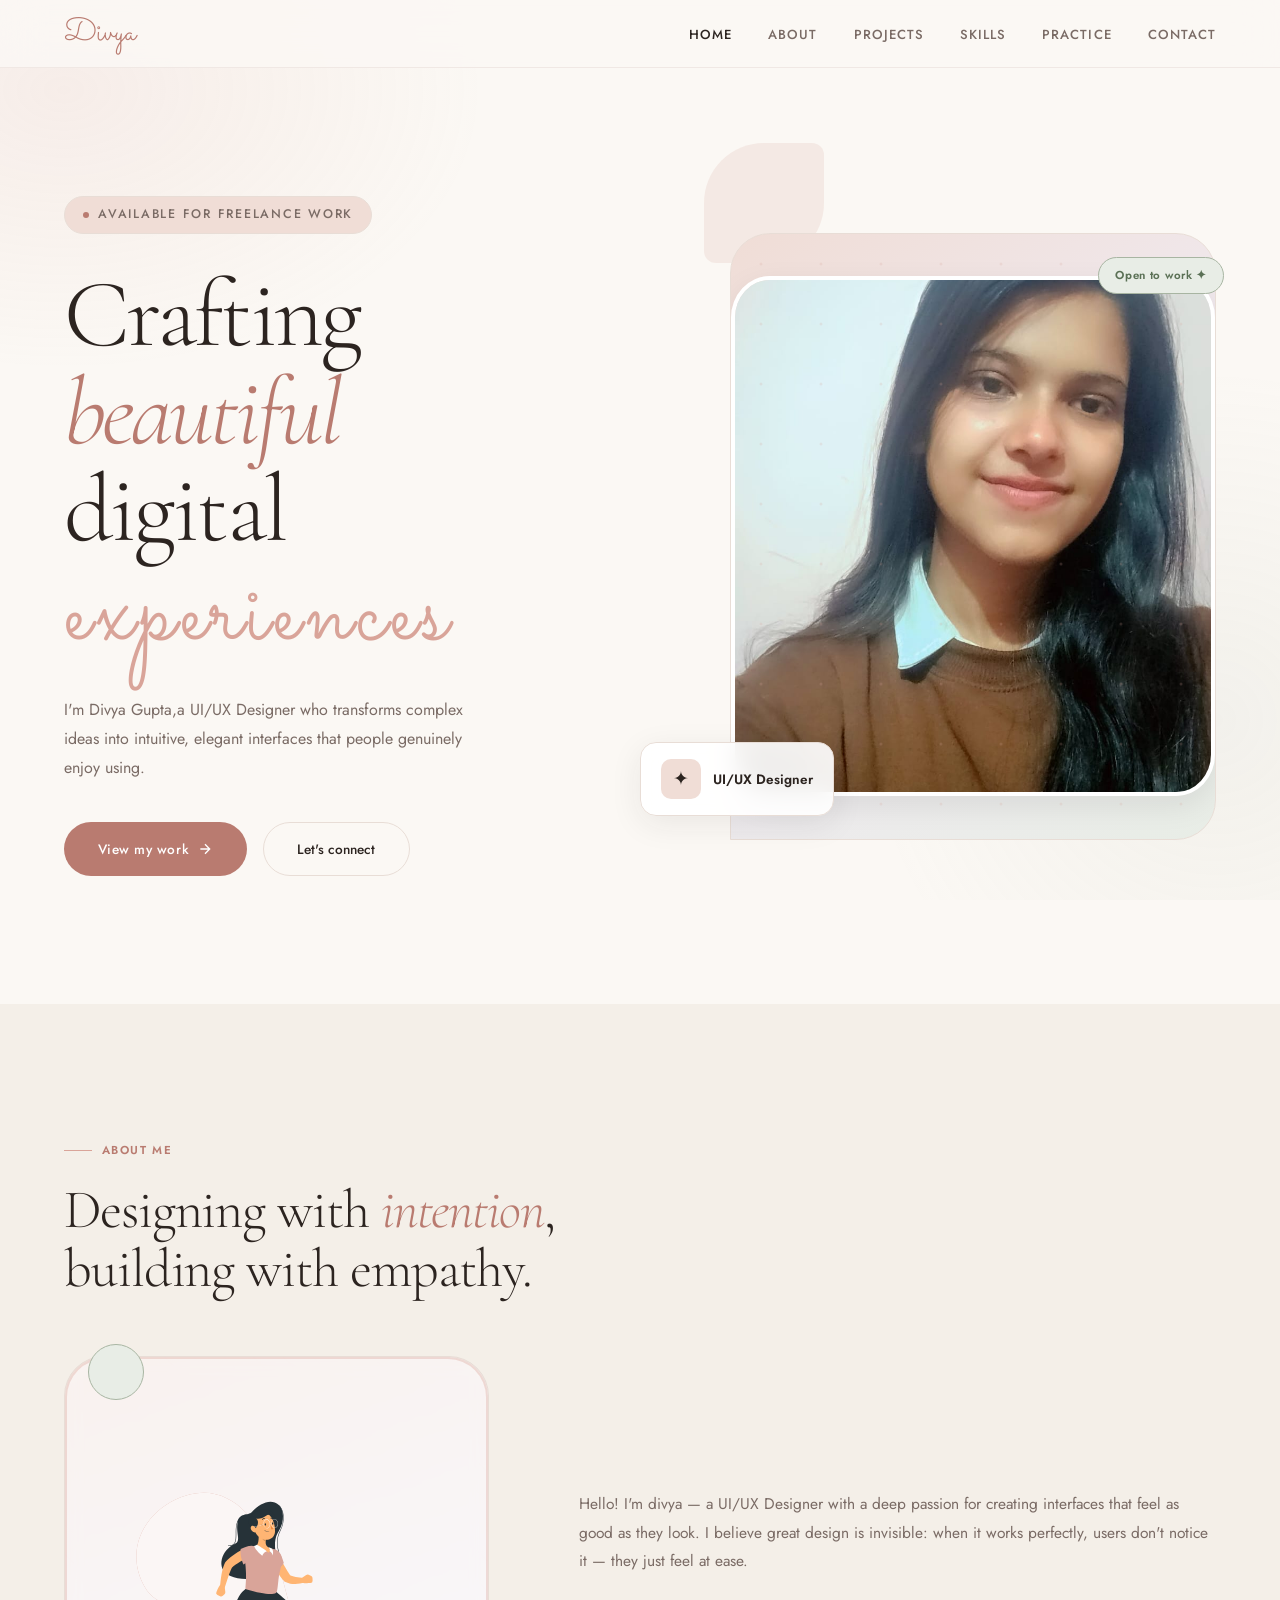
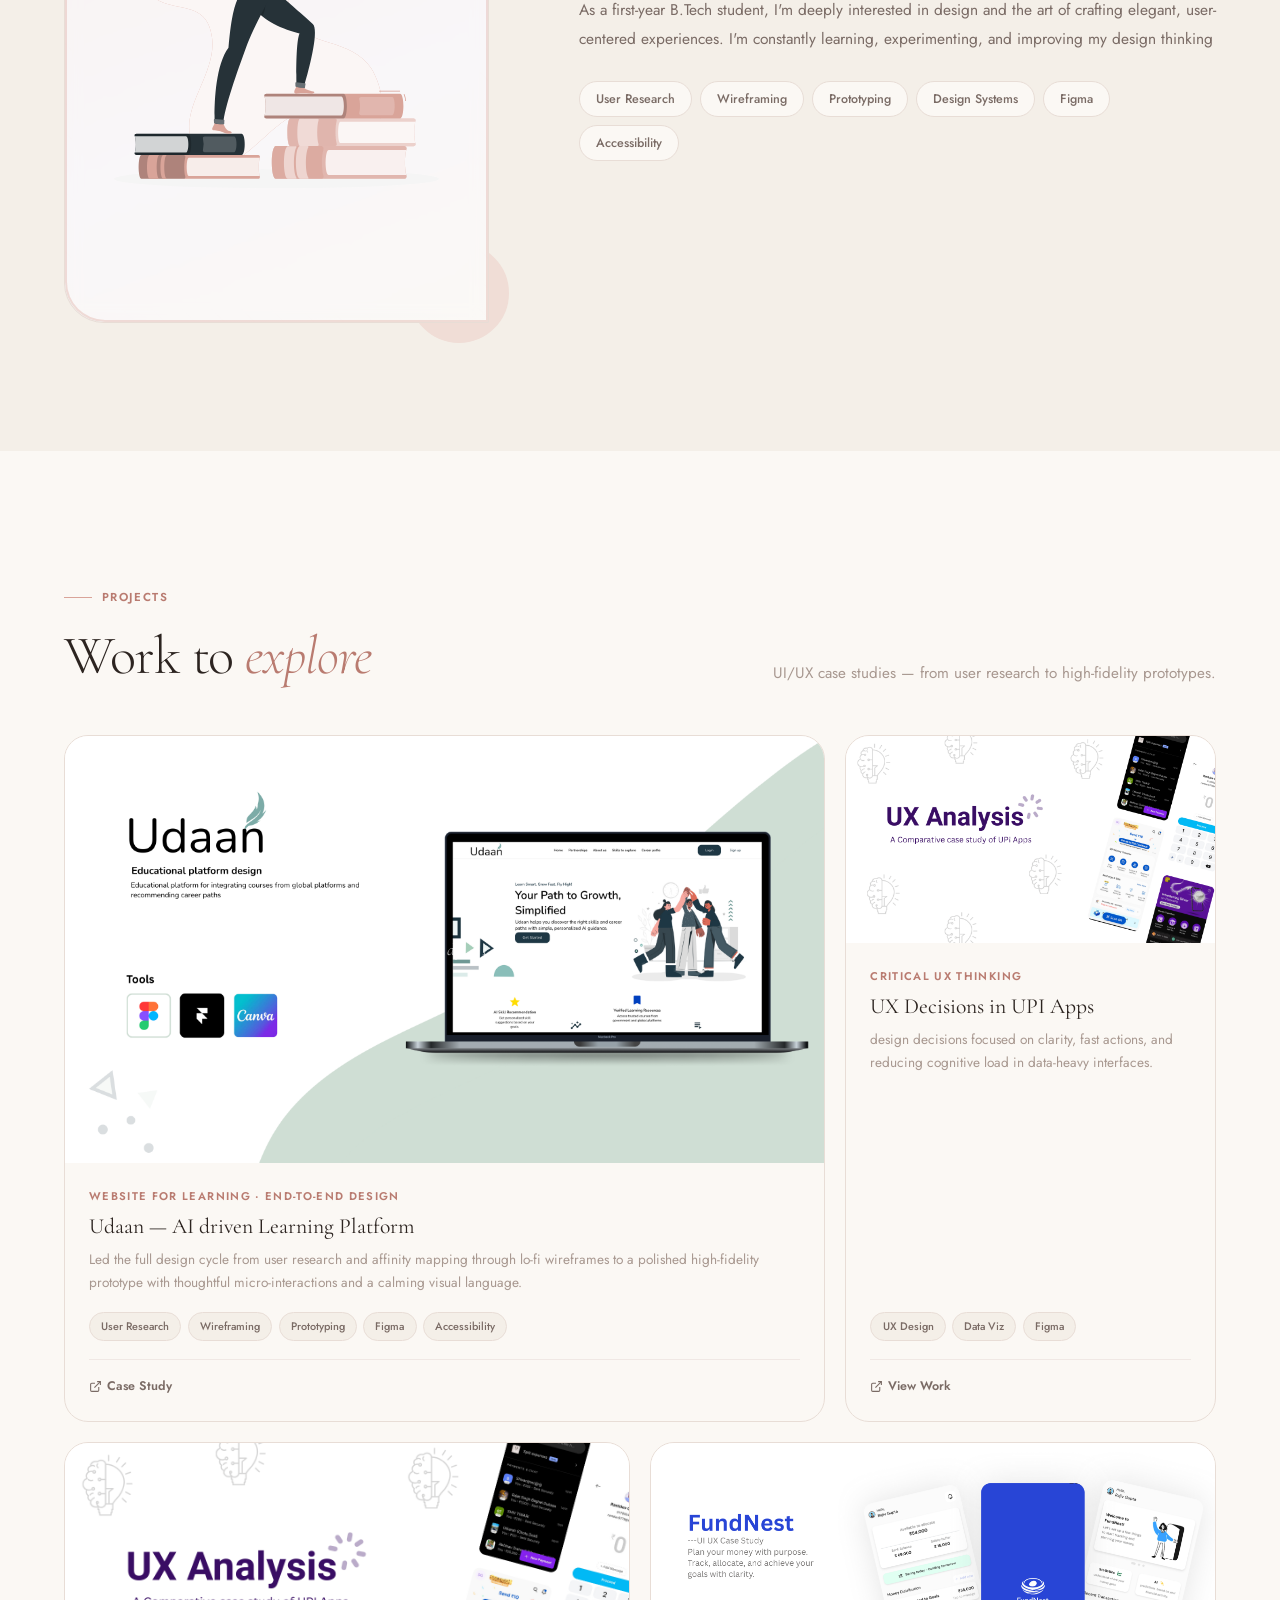
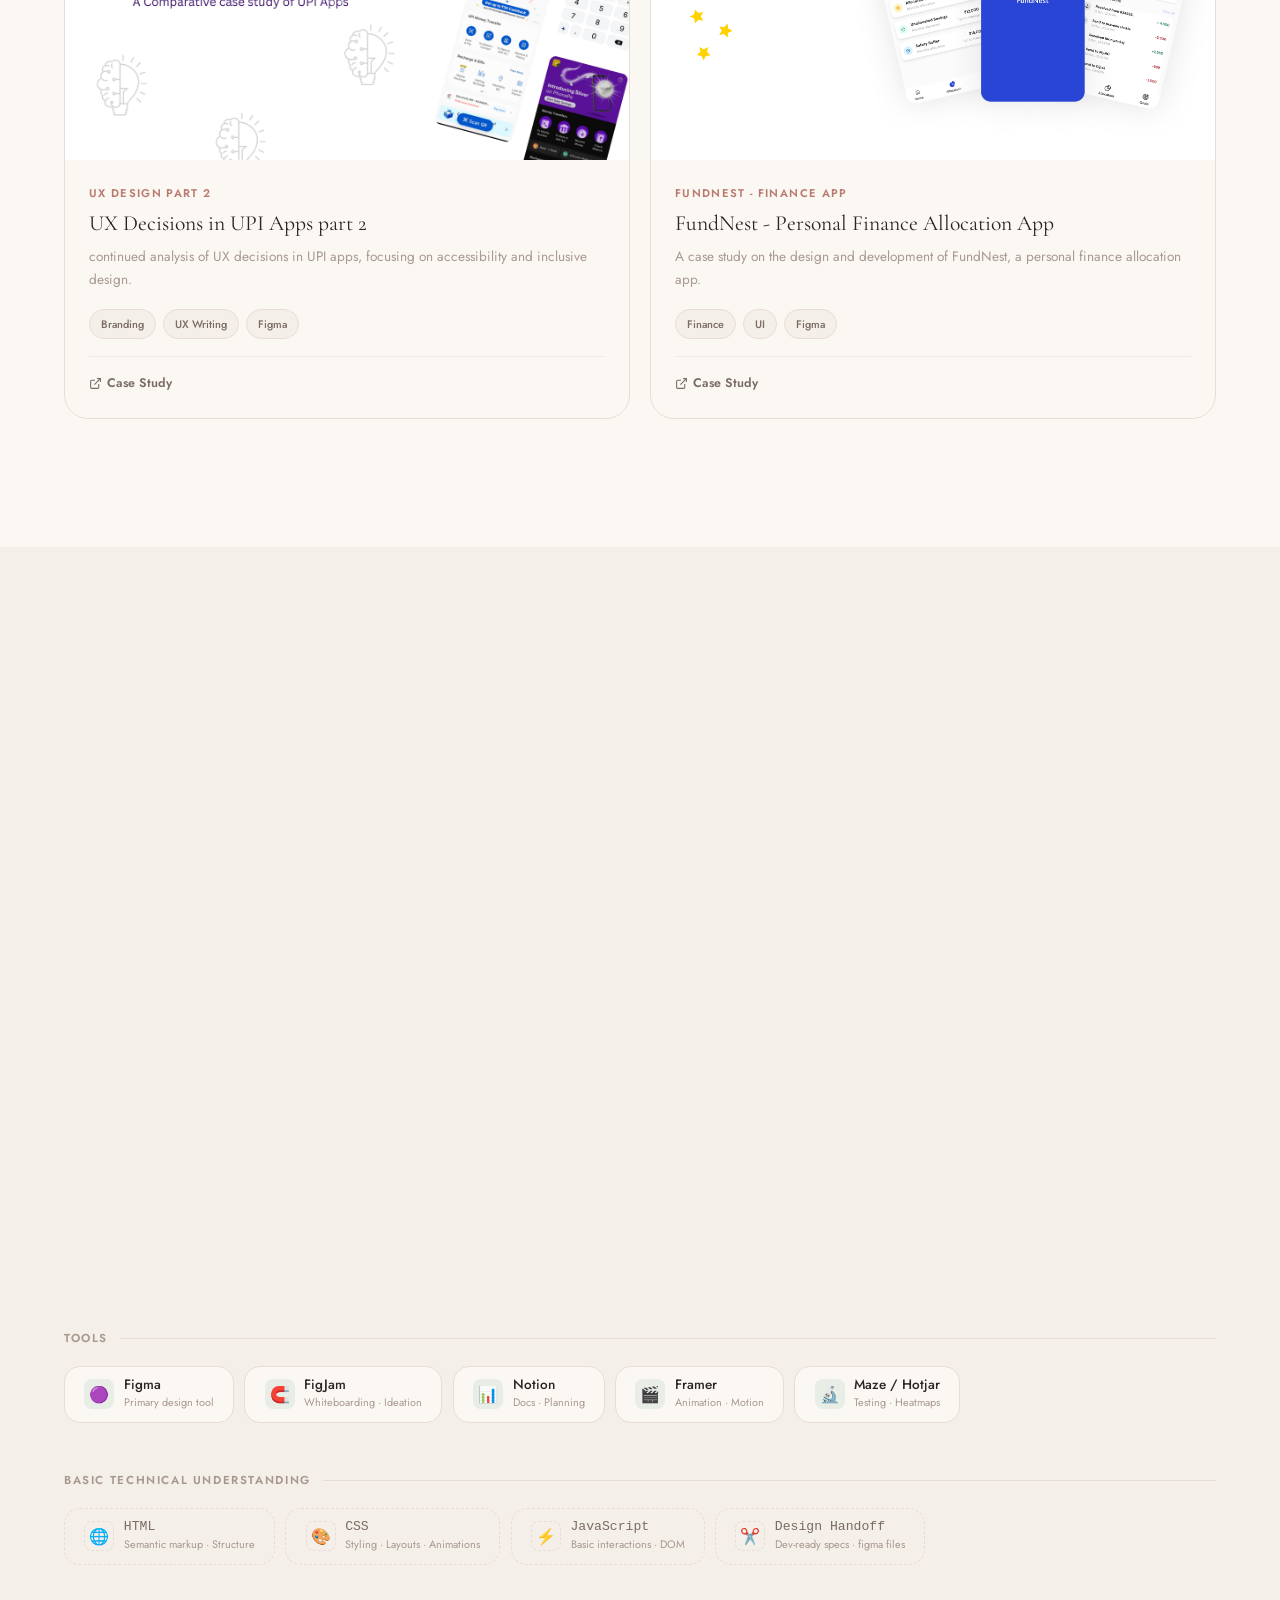
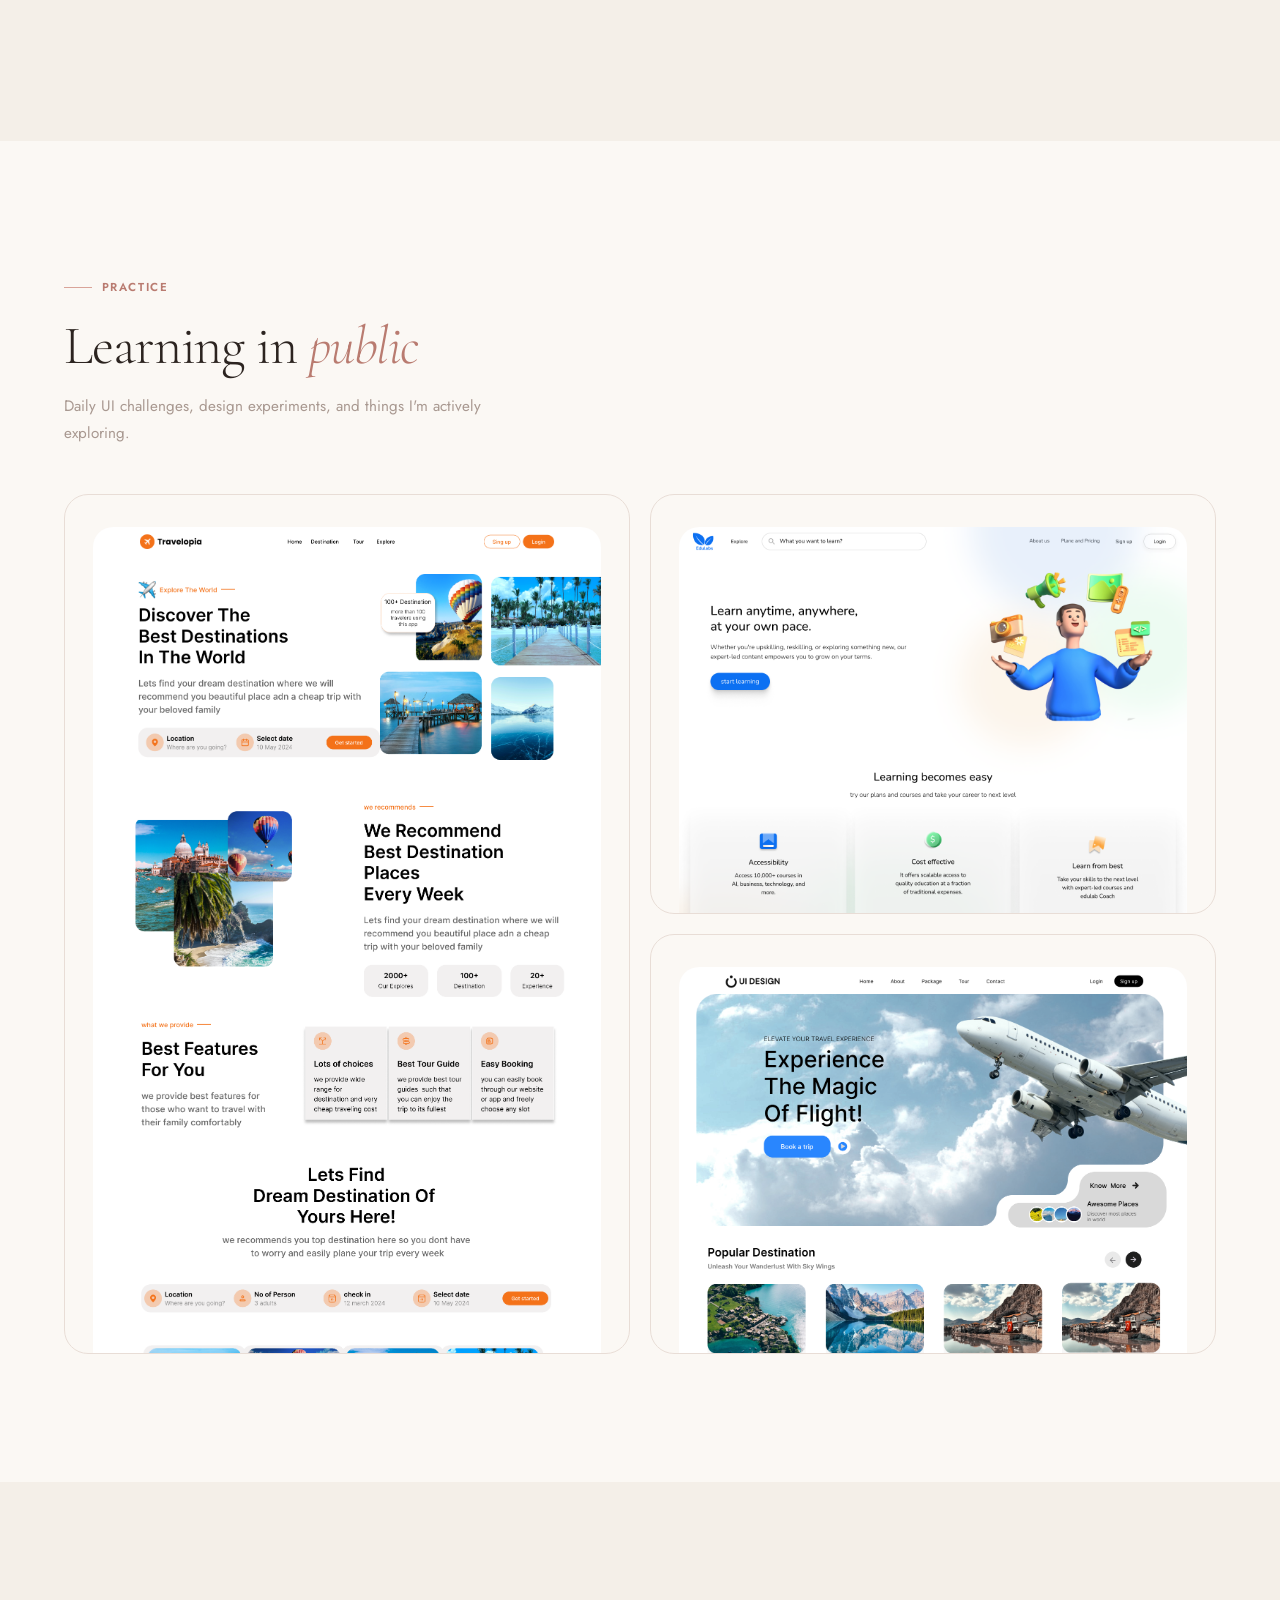
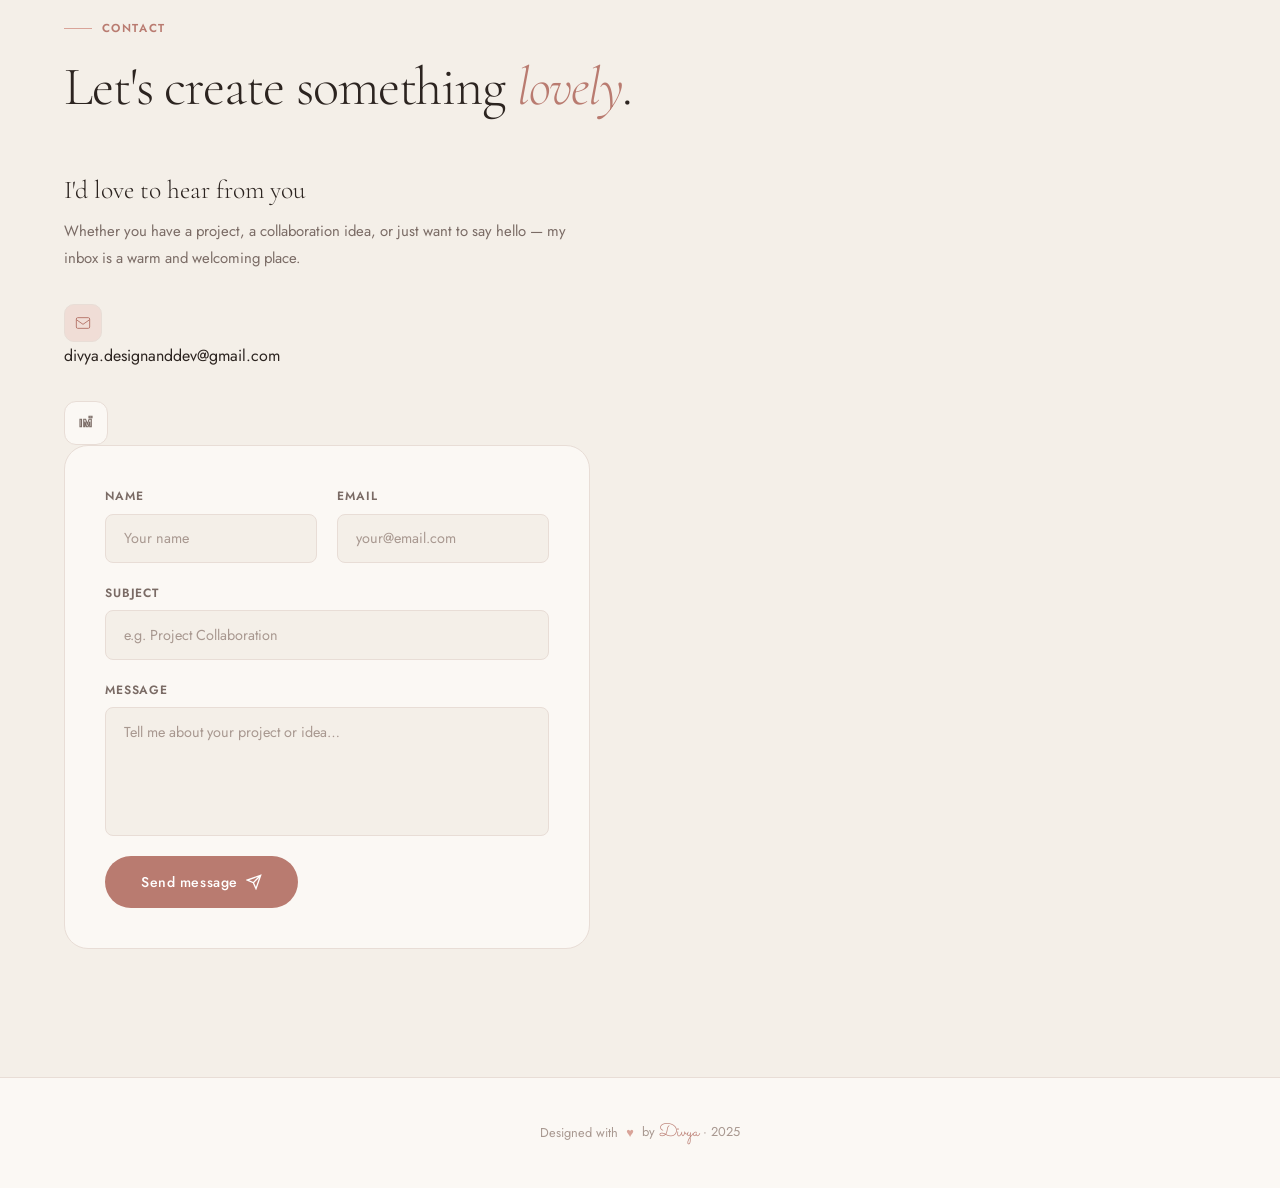
==== index.html @ d5c4ad43 "add" ====
<!DOCTYPE html>
<html lang="en">
<head>
  <meta charset="UTF-8" />
  <meta name="viewport" content="width=device-width, initial-scale=1.0" />
  <title>Sofia — UI/UX Designer</title>
  <link rel="preconnect" href="https://fonts.googleapis.com" />
  <link rel="preconnect" href="https://fonts.gstatic.com" crossorigin />
  <link href="https://fonts.googleapis.com/css2?family=Cormorant+Garamond:ital,wght@0,300;0,400;0,500;1,300;1,400&family=Jost:wght@300;400;500;600&family=Sacramento&display=swap" rel="stylesheet" />
  <link rel="stylesheet" href="style.css" />
</head>
<body>

<nav class="nav" id="navbar" role="navigation" aria-label="Main navigation">
  <a class="nav-logo" href="#home">Divya</a>
  <ul class="nav-links">
    <li><a href="#home">Home</a></li>
    <li><a href="#about">About</a></li>
    <li><a href="#projects">Projects</a></li>
    <li><a href="#skills">Skills</a></li>
    <li><a href="#practice">Practice</a></li>
    <li><a href="#contact">Contact</a></li>
  </ul>
  <button class="hamburger" id="hamburger" aria-label="Toggle menu" aria-expanded="false">
    <span></span><span></span><span></span>
  </button>
</nav>

<div class="mobile-menu" id="mobileMenu">
  <a href="#home" class="mob-link">Home</a>
  <a href="#about" class="mob-link">About</a>
  <a href="#projects" class="mob-link">Projects</a>
  <a href="#skills" class="mob-link">Skills</a>
  <a href="#practice" class="mob-link">Practice</a>
  <a href="#contact" class="mob-link">Contact</a>
</div>

<!-- HERO -->
<section id="home" aria-label="Hero">
  <div class="petal petal-1" aria-hidden="true"></div>
  <div class="petal petal-2" aria-hidden="true"></div>
  <div class="petal petal-3" aria-hidden="true"></div>
  <div class="petal petal-4" aria-hidden="true"></div>
  <div class="hero-left">
    <div class="hero-greeting reveal"><span class="dot"></span>Available for freelance work</div>
    <h1 class="hero-headline reveal d1">Crafting <em>beautiful</em><br>digital <strong>experiences</strong></h1>
    <p class="hero-intro reveal d2">I'm Divya Gupta,a UI/UX Designer who transforms complex ideas into intuitive, elegant interfaces that people genuinely enjoy using.</p>
    <div class="hero-btns reveal d3">
      <a href="#projects" class="btn-rose">View my work <svg width="16" height="16" fill="none" viewBox="0 0 24 24" stroke="currentColor" stroke-width="2"><path d="M5 12h14M12 5l7 7-7 7"/></svg></a>
      <a href="#contact" class="btn-ghost">Let's connect</a>
    </div>
  </div>
  <div class="hero-right reveal-right d2" aria-hidden="true">
    <div class="hero-img-main">
        <img src ="images/Divya.jpeg" alt="Profile photo of Divya Gupta" class = "hero-profile-img"/>
    </div>
      <div class="hero-pill">Open to work ✦</div>
      <div class="hero-badge">
        <div class="badge-icon">✦</div>
        <div class="badge-text"><strong>UI/UX Designer</strong></div>
      </div>
    </div>
  </div>
</section>

<!-- ABOUT -->
<section id="about" aria-label="About me">
  <p class="section-tag reveal">About me</p>
  <h2 class="section-title reveal d1">Designing with <em>intention</em>,<br>building with empathy.</h2>
  <div class="about-wrap">
    <div class="about-img-col reveal-left">
      <div class="about-frame" role="img" aria-label="Profile photo placeholder">
        <div class="about-frame-inner">
          <img src ="images/Learning-rafiki.svg" alt="Illustration of a person learning, representing the 'About me' section" class="about-profile-img"/>
        </div>
      </div>
      <div class="about-deco-ring" aria-hidden="true"></div>
      <div class="about-deco-dot" aria-hidden="true"></div>
    </div>
    <div class="about-content reveal-right">
      <p class="about-bio">Hello! I'm divya — a UI/UX Designer with a deep passion for creating interfaces that feel as good as they look. I believe great design is invisible: when it works perfectly, users don't notice it — they just feel at ease.</p>
      <p class="about-bio">As a first-year B.Tech student, I'm deeply interested in design and the art of crafting elegant, user-centered experiences. I'm constantly learning, experimenting, and improving my design thinking</p>
      <div class="about-chips">
        <span class="about-chip">User Research</span>
        <span class="about-chip">Wireframing</span>
        <span class="about-chip">Prototyping</span>
        <span class="about-chip">Design Systems</span>
        <span class="about-chip">Figma</span>
        <span class="about-chip">Accessibility</span>
      </div>
    </div>
  </div>
</section>

<!-- PROJECTS -->
<section id="projects" aria-label="Selected projects">
  <div class="projects-intro">
    <div><p class="section-tag reveal">Projects</p><h2 class="section-title reveal d1">Work to <em>explore</em></h2></div>
    <p class="section-sub reveal">UI/UX case studies — from user research to high-fidelity prototypes.</p>
  </div>
  <div class="projects-grid">
    <div class="proj-card wide reveal">
      <article class="project-card">
        <div class="card-visual cv-1">
          <a href = "https://medium.com/@divya626343/designing-an-ai-powered-one-stop-platform-for-skills-careers-and-courses-8b3c53be6661" class = "card-banner-link">
          <img src = "images/Udaan (1).png" alt = "banner for the project 'Udaan' showing a website mockup" class = "card-banner"/>
          </a>
          <span class="card-visual-label">Case Study 01 ✦</span></div>
        <div class="card-body">
          <p class="card-category">Website for learning · End-to-End Design</p>
          <h3 class="card-title">Udaan — AI driven Learning Platform</h3>
          <p class="card-desc">Led the full design cycle from user research and affinity mapping through lo-fi wireframes to a polished high-fidelity prototype with thoughtful micro-interactions and a calming visual language.</p>
          <div class="card-tags"><span class="ctag">User Research</span><span class="ctag">Wireframing</span><span class="ctag">Prototyping</span><span class="ctag">Figma</span><span class="ctag">Accessibility</span></div>
          <div class="card-footer">
            <a href="https://medium.com/@divya626343/designing-an-ai-powered-one-stop-platform-for-skills-careers-and-courses-8b3c53be6661" class="card-link"><svg viewBox="0 0 24 24" fill="none" stroke="currentColor" stroke-width="2"><path d="M18 13v6a2 2 0 01-2 2H5a2 2 0 01-2-2V8a2 2 0 012-2h6"/><polyline points="15 3 21 3 21 9"/><line x1="10" y1="14" x2="21" y2="3"/></svg>Case Study</a>
        </div>
      </article>
    </div>
    <div class="proj-card reveal d1">
      <article class="project-card">
        <div class="card-visual cv-2">
          <a href = "https://medium.com/@divya626343/critical-ux-decisions-in-upi-apps-part-1-designing-for-speed-reachability-6878a045a8aa" class = "card-banner-link">
          <img src = "images/UX Analysis (1).png" alt = "banner for the project 'ux analysis" class = "card-banner"/>
          </a>
          <span class="card-visual-label">Case Study 02 ✦</span></div>
        <div class="card-body">
          <p class="card-category">Critical UX thinking</p>
          <h3 class="card-title">UX Decisions in UPI Apps</h3>
          <p class="card-desc">design decisions focused on clarity, fast actions, and reducing cognitive load in data-heavy interfaces.</p>
          <div class="card-tags"><span class="ctag">UX Design</span><span class="ctag">Data Viz</span><span class="ctag">Figma</span></div>
          <div class="card-footer">
            <a href="https://medium.com/@divya626343/critical-ux-decisions-in-upi-apps-part-1-designing-for-speed-reachability-6878a045a8aa" class="card-link"><svg viewBox="0 0 24 24" fill="none" stroke="currentColor" stroke-width="2"><path d="M18 13v6a2 2 0 01-2 2H5a2 2 0 01-2-2V8a2 2 0 012-2h6"/><polyline points="15 3 21 3 21 9"/><line x1="10" y1="14" x2="21" y2="3"/></svg>View Work</a></div>
        </div>
      </article>
    </div>
    <div class="proj-card half reveal">
      <article class="project-card">
        <div class="card-visual cv-3">
          <a href = "https://medium.com/@divya626343/critical-ux-decisions-in-upi-apps-part-2-designing-for-clarity-trust-and-assurance-7706b61dc2d1" class = "card-banner-link">
          <img src = "images/UX Analysis (1).png" alt = "banner for the project 'ux analysis part2" class = "card-banner"/>
          </a>
          <span class="card-visual-label">03 ✦</span></div>
        <div class="card-body">
          <p class="card-category">UX Design part 2</p>
          <h3 class="card-title">UX Decisions in UPI Apps part 2</h3>
          <p class="card-desc">continued analysis of UX decisions in UPI apps, focusing on accessibility and inclusive design.</p>
          <div class="card-tags"><span class="ctag">Branding</span><span class="ctag">UX Writing</span><span class="ctag">Figma</span></div>
          <div class="card-footer"><a href="https://medium.com/@divya626343/critical-ux-decisions-in-upi-apps-part-2-designing-for-clarity-trust-and-assurance-7706b61dc2d1" class="card-link"><svg viewBox="0 0 24 24" fill="none" stroke="currentColor" stroke-width="2"><path d="M18 13v6a2 2 0 01-2 2H5a2 2 0 01-2-2V8a2 2 0 012-2h6"/><polyline points="15 3 21 3 21 9"/><line x1="10" y1="14" x2="21" y2="3"/></svg>Case Study</a></div>
        </div>
      </article>
    </div>
    <div class="proj-card half reveal">
      <article class="project-card">
        <div class="card-visual cv-4">
          <a href = "https://medium.com/@divya626343/fundnest-a-personal-finance-allocation-app-case-study-cbdea064ca4c" class = "card-banner-link">
          <img src = "images/Udaan (2).png" alt = "banner for the project 'banner for FundNest - Finance app'" class = "card-banner"/>
          </a>
          <span class="card-visual-label">04 ✦</span></div>
        <div class="card-body">
          <p class="card-category">FundNest - Finance app</p>
          <h3 class="card-title">FundNest - Personal Finance Allocation App</h3>
          <p class="card-desc">A case study on the design and development of FundNest, a personal finance allocation app.</p>
          <div class="card-tags"><span class="ctag">Finance</span><span class="ctag">UI</span><span class="ctag">Figma</span></div>
          <div class="card-footer"><a href="https://medium.com/@divya626343/fundnest-a-personal-finance-allocation-app-case-study-cbdea064ca4c" class="card-link"><svg viewBox="0 0 24 24" fill="none" stroke="currentColor" stroke-width="2"><path d="M18 13v6a2 2 0 01-2 2H5a2 2 0 01-2-2V8a2 2 0 012-2h6"/><polyline points="15 3 21 3 21 9"/><line x1="10" y1="14" x2="21" y2="3"/></svg>Case Study</a></div>
        </div>
      </article>
    </div>
      </article>
    </div>
  </div>
</section>

<!-- SKILLS -->
<section id="skills" aria-label="Skills and tools">
  <p class="section-tag reveal">Skills</p>
  <h2 class="section-title reveal d1">Tools &amp; <em>expertise</em></h2>
  <p class="section-sub reveal d2">The skills and tools I use to research, design, and deliver great experiences.</p>
  <div class="skills-wrap">

    <div class="skill-category-block reveal">
      <p class="skill-cat-label">UX Design</p>
      <div class="skill-chips">
        <div class="skill-chip"><div class="chip-icon rose-bg">🔍</div><div><span class="chip-name">User Research</span><span class="chip-sub">Interviews · Surveys</span></div></div>
        <div class="skill-chip"><div class="chip-icon rose-bg">🗺️</div><div><span class="chip-name">Journey Mapping</span><span class="chip-sub">Flows · Touchpoints</span></div></div>
        <div class="skill-chip"><div class="chip-icon rose-bg">📐</div><div><span class="chip-name">Wireframing</span><span class="chip-sub">Lo-fi · Hi-fi</span></div></div>
        <div class="skill-chip"><div class="chip-icon rose-bg">🧪</div><div><span class="chip-name">Usability Testing</span><span class="chip-sub">Moderated · Unmoderated</span></div></div>
        <div class="skill-chip"><div class="chip-icon rose-bg">🗂️</div><div><span class="chip-name">Information Architecture</span><span class="chip-sub">Sitemaps · Card Sorting</span></div></div>
        <div class="skill-chip"><div class="chip-icon rose-bg">♿</div><div><span class="chip-name">Accessibility (WCAG)</span><span class="chip-sub">Inclusive Design</span></div></div>
      </div>
    </div>

    <div class="skill-category-block reveal d1">
      <p class="skill-cat-label">UI Design</p>
      <div class="skill-chips">
        <div class="skill-chip"><div class="chip-icon mauve-bg">🎨</div><div><span class="chip-name">Visual Design</span><span class="chip-sub">Colour · Typography · Layout</span></div></div>
        <div class="skill-chip"><div class="chip-icon mauve-bg">🧩</div><div><span class="chip-name">Design Systems</span><span class="chip-sub">Components · Tokens</span></div></div>
        <div class="skill-chip"><div class="chip-icon mauve-bg">✨</div><div><span class="chip-name">Micro-interactions</span><span class="chip-sub">Motion · Transitions</span></div></div>
        <div class="skill-chip"><div class="chip-icon mauve-bg">📱</div><div><span class="chip-name">Responsive Design</span><span class="chip-sub">Mobile-first · Adaptive</span></div></div>
        <div class="skill-chip"><div class="chip-icon mauve-bg">✍️</div><div><span class="chip-name">UX Writing</span><span class="chip-sub">Copy · Microcopy</span></div></div>
        <div class="skill-chip"><div class="chip-icon mauve-bg">🖼️</div><div><span class="chip-name">Branding &amp; Identity</span><span class="chip-sub">Logo · Guidelines</span></div></div>
      </div>
    </div>

    <div class="skill-category-block reveal d2">
      <p class="skill-cat-label">Tools</p>
      <div class="skill-chips">
        <div class="skill-chip"><div class="chip-icon sage-bg">🟣</div><div><span class="chip-name">Figma</span><span class="chip-sub">Primary design tool</span></div></div>
        <div class="skill-chip"><div class="chip-icon sage-bg">🧲</div><div><span class="chip-name">FigJam</span><span class="chip-sub">Whiteboarding · Ideation</span></div></div>
        <div class="skill-chip"><div class="chip-icon sage-bg">📊</div><div><span class="chip-name">Notion</span><span class="chip-sub">Docs · Planning</span></div></div>
        <div class="skill-chip"><div class="chip-icon sage-bg">🎬</div><div><span class="chip-name">Framer</span><span class="chip-sub">Animation · Motion</span></div></div>
        <div class="skill-chip"><div class="chip-icon sage-bg">🔬</div><div><span class="chip-name">Maze / Hotjar</span><span class="chip-sub">Testing · Heatmaps</span></div></div>
      </div>
    </div>

    <div class="skill-category-block reveal d3">
      <p class="skill-cat-label">Basic Technical Understanding</p>
      <div class="skill-chips">
        <div class="skill-chip code-chip"><div class="chip-icon soft-bg">🌐</div><div><span class="chip-name">HTML</span><span class="chip-sub">Semantic markup · Structure</span></div></div>
        <div class="skill-chip code-chip"><div class="chip-icon soft-bg">🎨</div><div><span class="chip-name">CSS</span><span class="chip-sub">Styling · Layouts · Animations</span></div></div>
        <div class="skill-chip code-chip"><div class="chip-icon soft-bg">⚡</div><div><span class="chip-name">JavaScript</span><span class="chip-sub">Basic interactions · DOM</span></div></div>
        <div class="skill-chip code-chip"><div class="chip-icon soft-bg">✂️</div><div><span class="chip-name">Design Handoff</span><span class="chip-sub">Dev-ready specs · figma files</span></div></div>
      </div>
    </div>

  </div>
</section>

<!-- PRACTICE -->
<section id="practice" aria-label="Hands-on practice">
  <p class="section-tag reveal">Practice</p>
  <h2 class="section-title reveal d1">Learning in <em>public</em></h2>
  <p class="section-sub reveal d2">Daily UI challenges, design experiments, and things I'm actively exploring.</p>
  <div class="practice-grid">
    <div class="practice-card practice-big">
    <img src="images/design.png" alt="Project screen 1">
   </div>

    <div class="practice-card">
    <img src="images/home page design.png" alt="Project screen 2">
    </div>

   <div class="practice-card">
    <img src="images/Frame 1.png" alt="Project screen 3">
   </div>
  </div>
</div>
</section>

<!-- CONTACT -->
<section id="contact" aria-label="Contact">
  <p class="section-tag reveal">Contact</p>
  <h2 class="section-title reveal d1">Let's create something <em>lovely</em>.</h2>
  <div class="contact-wrap">
    <div class="contact-info reveal-left">
      <h3>I'd love to hear from you</h3>
      <p>Whether you have a project, a collaboration idea, or just want to say hello — my inbox is a warm and welcoming place.</p>
        <div class="contact-detail-icon"><svg viewBox="0 0 24 24" fill="none" stroke="currentColor" stroke-width="1.5"><rect x="2" y="4" width="20" height="16" rx="2"/><path d="m2 7 10 7 10-7"/></svg></div>
        <span>divya.designanddev@gmail.com</span>
      <div class="social-row">
        <a href="https://medium.com/@divya626343" class="soc" aria-label="Medium"><svg viewBox="0 0 24 24" fill="none" stroke="currentColor" stroke-width="1.5"><path d="M4 7h2v10H4V7zm5 0h2.5l2.3 6.5L16.1 7H19v10h-2v-6.8L14.8 17h-2l-2.2-6.8V17H9V7zm11-2h-4V3h4v2z"/></svg></a>
    </div>
    <form class="contact-form reveal-right"
      action="https://formspree.io/f/mvzbyrda" id="contactForm" novalidate>
      <div class="form-row">
        <div class="form-group"><label for="fname">Name</label><input type="text" id="fname" name="name" placeholder="Your name" required /></div>
        <div class="form-group"><label for="femail">Email</label><input type="email" id="femail" name="email" placeholder="your@email.com" required /></div>
      </div>
      <div class="form-group"><label for="fsubject">Subject</label><input type="text" id="fsubject" name="subject" placeholder="e.g. Project Collaboration" /></div>
      <div class="form-group"><label for="fmessage">Message</label><textarea id="fmessage" name="message" rows="5" placeholder="Tell me about your project or idea…" required></textarea></div>
      <button type="submit" class="btn-send">Send message <svg width="16" height="16" fill="none" viewBox="0 0 24 24" stroke="currentColor" stroke-width="2"><path d="M22 2L11 13M22 2l-7 20-4-9-9-4 20-7z"/></svg></button>
      <div class="form-success" id="formSuccess" role="status" aria-live="polite">✦ Thank you — I'll be in touch soon!</div>
    </form>
  </div>
</section>

<footer>
  <span>Designed with</span><span class="heart">♥</span><span>by <strong>Divya</strong> · 2025</span>
</footer>

  <script src="main.js" defer></script>
</body>
</html>
---- style.css ----
/* ============================================================
   PORTFOLIO — UI/UX Designer  |  style.css
   Soft & elegant pastel theme
   ============================================================ */

/* ── RESET & BASE ──────────────────────────────────────────── */
*, *::before, *::after {
  box-sizing: border-box;
  margin: 0;
  padding: 0;
}

/* ── CSS VARIABLES ─────────────────────────────────────────── */
:root {
  --cream:       #FBF8F4;
  --parchment:   #F4EFE8;
  --blush:       #F0DDD6;
  --rose:        #D9A499;
  --deep-rose:   #B97B70;
  --sage:        #A8B5A2;
  --sage-lt:     #E8EDE6;
  --mauve:       #C4B0BC;
  --mauve-lt:    #F0EAF0;
  --text:        #2C2420;
  --text-soft:   #7A6B65;
  --text-muted:  #A89890;
  --border:      #E8DDD6;
  --border-soft: #F0E8E4;
  --r-sm:        8px;
  --r:           16px;
  --r-lg:        24px;
  --r-xl:        40px;
  --ease:        cubic-bezier(0.4, 0, 0.2, 1);
  --t:           0.35s;
}

/* ── GLOBAL ─────────────────────────────────────────────────── */
html {
  scroll-behavior: smooth;
}

body {
  font-family: 'Jost', sans-serif;
  background: var(--cream);
  color: var(--text);
  line-height: 1.7;
  overflow-x: hidden;
}

a {
  color: inherit;
  text-decoration: none;
}

/* Ambient background gradients */
body::after {
  content: '';
  position: fixed;
  inset: 0;
  pointer-events: none;
  z-index: 0;
  background:
    radial-gradient(ellipse 600px 400px at 5% 10%, rgba(217,164,153,.12) 0%, transparent 70%),
    radial-gradient(ellipse 500px 500px at 95% 80%, rgba(168,181,162,.10) 0%, transparent 70%);
}

/* ── SCROLL ANIMATIONS ──────────────────────────────────────── */
.reveal {
  opacity: 0;
  transform: translateY(28px);
  transition: opacity .8s var(--ease), transform .8s var(--ease);
}
.reveal.visible {
  opacity: 1;
  transform: translateY(0);
}

.reveal-left {
  opacity: 0;
  transform: translateX(-32px);
  transition: opacity .8s var(--ease), transform .8s var(--ease);
}
.reveal-left.visible {
  opacity: 1;
  transform: translateX(0);
}

.reveal-right {
  opacity: 0;
  transform: translateX(32px);
  transition: opacity .8s var(--ease), transform .8s var(--ease);
}
.reveal-right.visible {
  opacity: 1;
  transform: translateX(0);
}

/* Transition delays */
.d1 { transition-delay: .08s; }
.d2 { transition-delay: .16s; }
.d3 { transition-delay: .24s; }
.d4 { transition-delay: .32s; }

/* ── NAVBAR ─────────────────────────────────────────────────── */
.nav {
  position: sticky;
  top: 0;
  z-index: 200;
  height: 68px;
  display: flex;
  align-items: center;
  justify-content: space-between;
  padding: 0 clamp(1.5rem, 5vw, 5rem);
  background: rgba(251, 248, 244, .88);
  backdrop-filter: blur(20px);
  -webkit-backdrop-filter: blur(20px);
  border-bottom: 1px solid var(--border-soft);
  transition: box-shadow var(--t) var(--ease);
}
.nav.scrolled {
  box-shadow: 0 4px 32px rgba(44, 36, 32, .07);
}

.nav-logo {
  font-family: 'Sacramento', cursive;
  font-size: 2rem;
  color: var(--deep-rose);
  line-height: 1;
}

.nav-links {
  display: flex;
  list-style: none;
  gap: 2.25rem;
}
.nav-links a {
  font-size: .82rem;
  font-weight: 500;
  letter-spacing: .08em;
  text-transform: uppercase;
  color: var(--text-soft);
  transition: color var(--t);
  position: relative;
}
.nav-links a::after {
  content: '';
  position: absolute;
  bottom: -3px;
  left: 0;
  width: 0;
  height: 1.5px;
  background: var(--rose);
  border-radius: 2px;
  transition: width var(--t) var(--ease);
}
.nav-links a:hover { color: var(--text); }
.nav-links a:hover::after { width: 100%; }

/* Hamburger */
.hamburger {
  display: none;
  flex-direction: column;
  gap: 5px;
  cursor: pointer;
  background: none;
  border: none;
  padding: 6px;
}
.hamburger span {
  display: block;
  width: 22px;
  height: 1.5px;
  background: var(--text);
  border-radius: 2px;
  transition: var(--t) var(--ease);
}
.hamburger.open span:nth-child(1) { transform: translateY(6.5px) rotate(45deg); }
.hamburger.open span:nth-child(2) { opacity: 0; }
.hamburger.open span:nth-child(3) { transform: translateY(-6.5px) rotate(-45deg); }

/* Mobile Menu */
.mobile-menu {
  display: none;
  position: fixed;
  inset: 68px 0 0;
  background: var(--cream);
  z-index: 199;
  flex-direction: column;
  align-items: center;
  justify-content: center;
  gap: 2.5rem;
}
.mobile-menu.open { display: flex; }
.mobile-menu a {
  font-family: 'Cormorant Garamond', serif;
  font-size: 2.5rem;
  font-weight: 300;
  color: var(--text);
  transition: color var(--t);
}
.mobile-menu a:hover { color: var(--deep-rose); }

/* ── SECTION LAYOUT ─────────────────────────────────────────── */
section {
  position: relative;
  z-index: 1;
  padding: clamp(4.5rem, 11vw, 8rem) clamp(1.5rem, 5vw, 5rem);
}

.section-tag {
  display: inline-flex;
  align-items: center;
  gap: .6rem;
  font-size: .72rem;
  font-weight: 600;
  letter-spacing: .14em;
  text-transform: uppercase;
  color: var(--deep-rose);
  margin-bottom: 1.25rem;
}
.section-tag::before {
  content: '';
  width: 28px;
  height: 1px;
  background: var(--rose);
}

.section-title {
  font-family: 'Cormorant Garamond', serif;
  font-size: clamp(2.2rem, 4.5vw, 3.4rem);
  font-weight: 300;
  letter-spacing: -.02em;
  line-height: 1.1;
  color: var(--text);
}
.section-title em {
  font-style: italic;
  color: var(--deep-rose);
}

.section-sub {
  font-size: .95rem;
  color: var(--text-muted);
  max-width: 480px;
  line-height: 1.75;
  margin-top: 1rem;
}

/* ── HERO ───────────────────────────────────────────────────── */
#home {
  min-height: 95vh;
  display: grid;
  grid-template-columns: 1fr 1fr;
  gap: 3rem;
  align-items: center;
}

/* Floating petals */
.petal {
  position: absolute;
  border-radius: 50% 10% 50% 10%;
  opacity: .18;
  animation: floatPetal linear infinite;
  pointer-events: none;
}
.petal-1 { width: 120px; height: 120px; background: var(--rose);  top: 8%;  left: 55%; animation-duration: 18s; }
.petal-2 { width: 80px;  height: 80px;  background: var(--mauve); top: 20%; right: 8%;  animation-duration: 22s; animation-delay: -6s; }
.petal-3 { width: 60px;  height: 60px;  background: var(--sage);  top: 60%; right: 15%; animation-duration: 15s; animation-delay: -3s; }
.petal-4 { width: 100px; height: 100px; background: var(--blush); top: 70%; left: 60%;  animation-duration: 20s; animation-delay: -10s; }

@keyframes floatPetal {
  0%   { transform: translate(0, 0)     rotate(0deg);   }
  33%  { transform: translate(20px, -30px) rotate(120deg); }
  66%  { transform: translate(-15px, 15px) rotate(240deg); }
  100% { transform: translate(0, 0)     rotate(360deg); }
}

/* Hero greeting badge */
.hero-greeting {
  display: inline-flex;
  align-items: center;
  gap: .6rem;
  font-size: .78rem;
  font-weight: 500;
  letter-spacing: .14em;
  text-transform: uppercase;
  color: var(--text-soft);
  background: var(--blush);
  border: 1px solid var(--border);
  border-radius: 100px;
  padding: .45rem 1.1rem;
  margin-bottom: 2rem;
}
.hero-greeting .dot {
  width: 6px;
  height: 6px;
  border-radius: 50%;
  background: var(--deep-rose);
  animation: pulse 2.5s ease-in-out infinite;
}
@keyframes pulse {
  0%, 100% { transform: scale(1);   opacity: 1;  }
  50%       { transform: scale(1.5); opacity: .5; }
}

.hero-headline {
  font-family: 'Cormorant Garamond', serif;
  font-size: clamp(3.2rem, 7.5vw, 6.2rem);
  font-weight: 300;
  line-height: 1.02;
  letter-spacing: -.03em;
  color: var(--text);
  margin-bottom: 1.5rem;
}
.hero-headline em     { font-style: italic; color: var(--deep-rose); }
.hero-headline strong {
  font-weight: 400;
  font-family: 'Sacramento', cursive;
  font-size: 1.1em;
  color: var(--rose);
  letter-spacing: .04em;
}

.hero-intro {
  font-size: 1rem;
  color: var(--text-soft);
  max-width: 400px;
  line-height: 1.8;
  margin-bottom: 2.5rem;
}

.hero-btns { display: flex; gap: 1rem; flex-wrap: wrap; }

/* Buttons */
.btn-rose {
  display: inline-flex;
  align-items: center;
  gap: .5rem;
  background: var(--deep-rose);
  color: #fff;
  padding: .9rem 2.1rem;
  border-radius: 100px;
  font-size: .85rem;
  font-weight: 500;
  letter-spacing: .04em;
  border: none;
  cursor: pointer;
  transition: background var(--t), transform var(--t), box-shadow var(--t);
}
.btn-rose:hover {
  background: var(--rose);
  transform: translateY(-3px);
  box-shadow: 0 16px 40px rgba(185, 123, 112, .3);
}

.btn-ghost {
  display: inline-flex;
  align-items: center;
  gap: .5rem;
  background: transparent;
  color: var(--text);
  padding: .9rem 2.1rem;
  border-radius: 100px;
  font-size: .85rem;
  font-weight: 500;
  border: 1.5px solid var(--border);
  cursor: pointer;
  transition: border-color var(--t), transform var(--t), background var(--t);
}
.btn-ghost:hover {
  border-color: var(--rose);
  background: var(--blush);
  transform: translateY(-3px);
}

/* Hero right visual */
.hero-right {
  display: flex;
  flex-direction: column;
  align-items: flex-end;
  position: relative;
}
.hero-profile-img {
  width: 520px;
  height: 520px;
  object-fit: cover;
  border-radius: 8%;
  box-shadow: 0 10px 30px rgba(0,0,0,0.08);
  border: 4px solid #fff;
}
.hero-img-main {
  width: 88%;
  aspect-ratio: 4/5;
  border-radius: var(--r-xl) var(--r-xl) var(--r-xl) 0;
  background: linear-gradient(145deg, var(--blush) 0%, var(--mauve-lt) 50%, var(--sage-lt) 100%);
  display: flex;
  align-items: center;
  justify-content: center;
  position: relative;
  overflow: hidden;
  border: 1px solid var(--border);
}
.hero-img-main::before {
  content: '';
  position: absolute;
  inset: 0;
  background: url("data:image/svg+xml,%3Csvg width='60' height='60' viewBox='0 0 60 60' xmlns='http://www.w3.org/2000/svg'%3E%3Ccircle cx='30' cy='30' r='1.5' fill='%23D9A499' opacity='0.2'/%3E%3C/svg%3E");
}
.hero-profile-icon {
  width: 100px;
  height: 100px;
  border-radius: 50%;
  background: rgba(255, 255, 255, .5);
  display: flex;
  align-items: center;
  justify-content: center;
  backdrop-filter: blur(10px);
  border: 2px solid rgba(217, 164, 153, .4);
}
.hero-profile-icon svg {
  width: 48px;
  opacity: .45;
  color: var(--deep-rose);
}

.hero-badge {
  position: absolute;
  bottom: 1.5rem;
  left: -1.5rem;
  background: rgba(255, 255, 255, .92);
  backdrop-filter: blur(12px);
  border: 1px solid var(--border);
  border-radius: var(--r);
  padding: 1rem 1.25rem;
  display: flex;
  align-items: center;
  gap: .75rem;
  box-shadow: 0 8px 32px rgba(44, 36, 32, .08);
}
.badge-icon {
  width: 40px;
  height: 40px;
  border-radius: 10px;
  background: var(--blush);
  display: flex;
  align-items: center;
  justify-content: center;
  font-size: 1.2rem;
}
.badge-text strong { font-size: .85rem; font-weight: 600; display: block; line-height: 1.2; }
.badge-text span   { font-size: .72rem; color: var(--text-muted); }

.hero-pill {
  position: absolute;
  top: 1.5rem;
  right: -.5rem;
  background: var(--sage-lt);
  border: 1px solid var(--sage);
  border-radius: 100px;
  padding: .5rem 1rem;
  font-size: .72rem;
  font-weight: 600;
  letter-spacing: .06em;
  color: #5a7055;
}

/* ── ABOUT ──────────────────────────────────────────────────── */
#about { background: var(--parchment); }

.about-wrap {
  display: grid;
  grid-template-columns: 1fr 1.5fr;
  gap: clamp(2.5rem, 7vw, 6rem);
  align-items: center;
  margin-top: 3.5rem;
}

.about-img-col { position: relative; }
.about-frame {
  width: 100%;
  aspect-ratio: 3/4;
  border-radius: var(--r-xl) var(--r-xl) 0 var(--r-xl);
  background: linear-gradient(160deg, var(--blush) 0%, var(--mauve-lt) 60%, var(--parchment) 100%);
  display: flex;
  align-items: center;
  justify-content: center;
  position: relative;
  overflow: hidden;
  border: 1px solid var(--border);
}
.about-frame::before {
  content: '';
  position: absolute;
  width: 200%; height: 200%;
  top: -50%; left: -50%;
  background: repeating-linear-gradient(45deg, transparent, transparent 20px, rgba(217,164,153,.05) 20px, rgba(217,164,153,.05) 21px);
}
.about-frame-inner {
  width: 100%; height: 100%;
  border-radius: inherit;
  background: rgba(255, 255, 255, .6);
  backdrop-filter: blur(8px);
  border: 2px solid rgba(217, 164, 153, .35);
  display: flex;
  align-items: center;
  justify-content: center;
}
.about-frame-inner svg {
  width: 44px;
  color: var(--deep-rose);
  opacity: .45;
}

.about-deco-ring {
  position: absolute;
  bottom: -20px; right: -20px;
  width: 100px; height: 100px;
  border-radius: 50%;
  border: 20px solid var(--blush);
  z-index: -1;
}
.about-deco-dot {
  position: absolute;
  top: -12px; left: 24px;
  width: 56px; height: 56px;
  border-radius: 50%;
  background: var(--sage-lt);
  border: 1px solid var(--sage);
}

.about-bio {
  font-size: .97rem;
  color: var(--text-soft);
  line-height: 1.85;
  margin-bottom: 1.25rem;
}

.about-chips {
  display: flex;
  flex-wrap: wrap;
  gap: .5rem;
  margin: 1.75rem 0;
}
.about-chip {
  font-size: .78rem;
  font-weight: 500;
  padding: .4rem 1rem;
  border-radius: 100px;
  border: 1.5px solid var(--border);
  color: var(--text-soft);
  background: var(--cream);
  transition: background var(--t), border-color var(--t), color var(--t);
  cursor: default;
}
.about-chip:hover {
  background: var(--blush);
  border-color: var(--rose);
  color: var(--deep-rose);
}

.about-stats {
  display: flex;
  gap: 2.5rem;
  padding-top: 1.5rem;
  border-top: 1px solid var(--border);
  flex-wrap: wrap;
}
.stat-num {
  font-family: 'Cormorant Garamond', serif;
  font-size: 2.8rem;
  font-weight: 300;
  line-height: 1;
  color: var(--text);
}
.stat-num sup { font-size: 1.2rem; color: var(--rose); }
.stat-label {
  font-size: .75rem;
  color: var(--text-muted);
  font-weight: 500;
  margin-top: .25rem;
  letter-spacing: .04em;
  text-transform: uppercase;
}

/* ── PROJECTS ───────────────────────────────────────────────── */
.projects-intro {
  display: flex;
  justify-content: space-between;
  align-items: flex-end;
  flex-wrap: wrap;
  gap: 1.5rem;
  margin-bottom: 3rem;
}


.projects-grid {
  display: grid;
  grid-template-columns: repeat(12, 1fr);
  gap: 1.25rem;
}
.proj-card       { grid-column: span 4; }
.proj-card.wide  { grid-column: span 8; }
.proj-card.half  { grid-column: span 6; }

.project-card {
  border-radius: var(--r-lg);
  overflow: hidden;
  border: 1px solid var(--border);
  background: var(--cream);
  transition: transform var(--t) var(--ease), box-shadow var(--t);
  display: flex;
  flex-direction: column;
  height: 100%;
}
.project-card:hover {
  transform: translateY(-6px);
  box-shadow: 0 24px 56px rgba(44, 36, 32, .1);
}

.card-banner {
  width: 100%;
  height: 100%;
  object-fit: cover;      /* keeps banner properly cropped */
  display: block;
  position: absolute;
  inset: 0;
  z-index: 0;
}
.card-banner-link {
  position: absolute;
  inset: 0;              /* makes full banner clickable */
  display: block;
  z-index: 1;
}
.card-visual {
  width: 100%;
  aspect-ratio: 16/9;
  display: flex;
  align-items: center;
  justify-content: center;
  position: relative;
  overflow: hidden;
}
.card-visual::after {
  content: '';
  position: absolute;
  inset: 0;
  background: url("data:image/svg+xml,%3Csvg width='40' height='40' viewBox='0 0 40 40' xmlns='http://www.w3.org/2000/svg'%3E%3Ccircle cx='20' cy='20' r='1' fill='white' opacity='0.08'/%3E%3C/svg%3E");
}

.cv-1 { background: linear-gradient(135deg, #c9a5a0 0%, #d4b8c8 50%, #a8b5a2 100%); }
.cv-2 { background: linear-gradient(135deg, #b5a0c9 0%, #c8b4d4 100%); }
.cv-3 { background: linear-gradient(135deg, #a0b5c9 0%, #c9d4e0 100%); }
.cv-4 { background: linear-gradient(135deg, #c9b5a0 0%, #e0d4c9 100%); }
.cv-5 { background: linear-gradient(135deg, #a0c9b5 0%, #c9e0d4 100%); }
.cv-6 { background: linear-gradient(135deg, #c9a0b5 0%, #e8d4de 100%); }

.card-visual-label {
  font-family: 'Cormorant Garamond', serif;
  font-size: 1.1rem;
  color: rgba(255, 255, 255, .65);
  letter-spacing: .1em;
  z-index: 1;
  font-style: italic;
}

.card-body {
  padding: 1.5rem;
  flex: 1;
  display: flex;
  flex-direction: column;
}
.card-category {
  font-size: .7rem;
  font-weight: 600;
  letter-spacing: .12em;
  text-transform: uppercase;
  color: var(--deep-rose);
  margin-bottom: .5rem;
}
.card-title {
  font-family: 'Cormorant Garamond', serif;
  font-size: 1.35rem;
  font-weight: 400;
  color: var(--text);
  margin-bottom: .5rem;
  line-height: 1.2;
}
.card-desc {
  font-size: .85rem;
  color: var(--text-muted);
  line-height: 1.7;
  flex: 1;
  margin-bottom: 1.1rem;
}

.card-tags {
  display: flex;
  flex-wrap: wrap;
  gap: .4rem;
  margin-bottom: 1.1rem;
}
.ctag {
  font-size: .68rem;
  font-weight: 500;
  padding: .28rem .7rem;
  border-radius: 100px;
  background: var(--parchment);
  border: 1px solid var(--border);
  color: var(--text-soft);
}

.card-footer {
  display: flex;
  gap: 1rem;
  padding-top: 1rem;
  border-top: 1px solid var(--border-soft);
}
.card-link {
  font-size: .78rem;
  font-weight: 600;
  color: var(--text-soft);
  display: inline-flex;
  align-items: center;
  gap: .3rem;
  transition: color var(--t);
}
.card-link:hover { color: var(--deep-rose); }
.card-link svg   { width: 13px; }

/* ── SKILLS ─────────────────────────────────────────────────── */
#skills { background: var(--parchment); }

.skills-wrap    { margin-top: 3.5rem; }
.skill-category-block { margin-bottom: 3rem; }

.skill-cat-label {
  font-size: .72rem;
  font-weight: 600;
  letter-spacing: .14em;
  text-transform: uppercase;
  color: var(--text-muted);
  margin-bottom: 1.1rem;
  display: flex;
  align-items: center;
  gap: .75rem;
}
.skill-cat-label::after {
  content: '';
  flex: 1;
  height: 1px;
  background: var(--border);
}

.skill-chips {
  display: flex;
  flex-wrap: wrap;
  gap: .65rem;
}

.skill-chip {
  display: inline-flex;
  align-items: center;
  gap: .6rem;
  padding: .65rem 1.2rem;
  border-radius: var(--r);
  border: 1.5px solid var(--border);
  background: var(--cream);
  cursor: default;
  transition: transform var(--t), box-shadow var(--t), border-color var(--t), background var(--t);
}
.skill-chip:hover {
  transform: translateY(-3px);
  box-shadow: 0 8px 24px rgba(44, 36, 32, .08);
  border-color: var(--rose);
  background: var(--blush);
}

.chip-icon {
  width: 30px;
  height: 30px;
  border-radius: 8px;
  display: flex;
  align-items: center;
  justify-content: center;
  font-size: 1rem;
  flex-shrink: 0;
}
.rose-bg  { background: var(--blush); }
.sage-bg  { background: var(--sage-lt); }
.mauve-bg { background: var(--mauve-lt); }
.soft-bg  { background: var(--parchment); border: 1px dashed var(--border); }

.chip-name {
  display: block;
  font-size: .85rem;
  font-weight: 500;
  color: var(--text);
  line-height: 1.1;
}
.chip-sub {
  display: block;
  font-size: .68rem;
  color: var(--text-muted);
  margin-top: 1px;
}

/* Dev / code chips */
.skill-chip.code-chip {
  background: var(--parchment);
  border-style: dashed;
}
.skill-chip.code-chip .chip-name {
  font-family: monospace;
  font-size: .82rem;
  color: var(--text-soft);
}

/* ── PRACTICE ───────────────────────────────────────────────── */
.practice-grid {
  display: grid;
  grid-template-columns: 1fr 1fr;
  grid-template-rows: 1fr 1fr;
  gap: 20px;
  margin-top: 3rem;
  height : 860px;
}
.practice-big {
  grid-row: 1 / span 2;  /* takes both rows */
}
.practice-card img {
  width: 100%;
  height: auto;
  object-fit: contain;
  display: block;
  border-radius: 20px;
}
.practice-card {
  background: var(--cream);
  border: 1px solid var(--border);
  border-radius: var(--r-lg);
  padding: 2rem 1.75rem;
  position: relative;
  overflow: hidden;
  transition: transform var(--t) var(--ease), box-shadow var(--t);
}
.practice-card::before {
  content: '';
  position: absolute;
  top: 0; left: 0; right: 0;
  height: 3px;
  background: linear-gradient(90deg, var(--rose), var(--mauve));
  transform: scaleX(0);
  transform-origin: left;
  transition: transform var(--t) var(--ease);
}
.practice-card:hover::before { transform: scaleX(1); }
.practice-card:hover {
  transform: translateY(-5px);
  box-shadow: 0 20px 48px rgba(44, 36, 32, .09);
}

.practice-num {
  font-family: 'Cormorant Garamond', serif;
  font-size: .8rem;
  color: var(--text-muted);
  font-style: italic;
  margin-bottom: .75rem;
}
.practice-emoji {
  font-size: 1.75rem;
  margin-bottom: .75rem;
  display: block;
}
.practice-title {
  font-family: 'Cormorant Garamond', serif;
  font-size: 1.25rem;
  font-weight: 400;
  color: var(--text);
  margin-bottom: .6rem;
  line-height: 1.25;
}
.practice-desc {
  font-size: .85rem;
  color: var(--text-muted);
  line-height: 1.7;
  margin-bottom: 1rem;
}
.practice-pill {
  display: inline-block;
  font-size: .68rem;
  font-weight: 600;
  letter-spacing: .08em;
  text-transform: uppercase;
  padding: .3rem .85rem;
  border-radius: 100px;
  background: var(--blush);
  color: var(--deep-rose);
  border: 1px solid var(--rose);
}

/* ── CONTACT ────────────────────────────────────────────────── */
#contact { background: var(--parchment); }

.contact-wrap {
  display: grid;
  grid-template-columns: 1fr 1.15fr;
  gap: clamp(2.5rem, 7vw, 6rem);
  margin-top: 3.5rem;
  align-items: start;
}

.contact-info h3 {
  font-family: 'Cormorant Garamond', serif;
  font-size: 1.6rem;
  font-weight: 300;
  margin-bottom: .75rem;
  line-height: 1.25;
}
.contact-info p {
  font-size: .93rem;
  color: var(--text-soft);
  line-height: 1.8;
  margin-bottom: 2rem;
}

.contact-detail {
  display: flex;
  align-items: center;
  gap: .85rem;
  margin-bottom: 1.1rem;
  font-size: .88rem;
  color: var(--text-soft);
  transition: color var(--t);
}
.contact-detail:hover { color: var(--deep-rose); }
.contact-detail-icon {
  width: 38px; height: 38px;
  border-radius: 10px;
  background: var(--blush);
  border: 1px solid var(--border);
  display: flex;
  align-items: center;
  justify-content: center;
  flex-shrink: 0;
}
.contact-detail-icon svg {
  width: 16px;
  color: var(--deep-rose);
}

.social-row {
  display: flex;
  gap: .65rem;
  margin-top: 2rem;
}
.soc {
  width: 44px; height: 44px;
  border-radius: 12px;
  border: 1.5px solid var(--border);
  background: var(--cream);
  display: flex;
  align-items: center;
  justify-content: center;
  transition: transform var(--t), border-color var(--t), background var(--t), box-shadow var(--t);
}
.soc:hover {
  transform: translateY(-4px);
  border-color: var(--rose);
  background: var(--blush);
  box-shadow: 0 8px 24px rgba(185, 123, 112, .15);
}
.soc svg            { width: 18px; color: var(--text-soft); transition: color var(--t); }
.soc:hover svg      { color: var(--deep-rose); }

/* Contact form */
.contact-form {
  background: var(--cream);
  border: 1px solid var(--border);
  border-radius: var(--r-lg);
  padding: 2.5rem;
  display: flex;
  flex-direction: column;
  gap: 1.25rem;
}
.form-group {
  display: flex;
  flex-direction: column;
  gap: .45rem;
}
.form-group label {
  font-size: .75rem;
  font-weight: 600;
  letter-spacing: .07em;
  text-transform: uppercase;
  color: var(--text-soft);
}
.form-group input,
.form-group textarea {
  background: var(--parchment);
  border: 1.5px solid var(--border);
  border-radius: var(--r-sm);
  padding: .85rem 1.1rem;
  font-family: 'Jost', sans-serif;
  font-size: .9rem;
  color: var(--text);
  outline: none;
  transition: border-color var(--t), box-shadow var(--t);
  resize: none;
}
.form-group input:focus,
.form-group textarea:focus {
  border-color: var(--rose);
  box-shadow: 0 0 0 3px rgba(217, 164, 153, .18);
}
.form-group input::placeholder,
.form-group textarea::placeholder { color: var(--text-muted); }

.form-row {
  display: grid;
  grid-template-columns: 1fr 1fr;
  gap: 1.25rem;
}

.btn-send {
  display: inline-flex;
  align-items: center;
  justify-content: center;
  gap: .5rem;
  background: var(--deep-rose);
  color: #fff;
  border: none;
  border-radius: 100px;
  padding: 1rem 2.25rem;
  font-family: 'Jost', sans-serif;
  font-size: .88rem;
  font-weight: 500;
  letter-spacing: .04em;
  cursor: pointer;
  transition: background var(--t), transform var(--t), box-shadow var(--t);
  align-self: flex-start;
}
.btn-send:hover {
  background: var(--rose);
  transform: translateY(-3px);
  box-shadow: 0 14px 36px rgba(185, 123, 112, .28);
}

.form-success {
  display: none;
  padding: 1rem;
  text-align: center;
  font-family: 'Cormorant Garamond', serif;
  font-size: 1.1rem;
  font-style: italic;
  color: var(--deep-rose);
}

/* ── FOOTER ─────────────────────────────────────────────────── */
footer {
  text-align: center;
  padding: 2.5rem;
  border-top: 1px solid var(--border);
  font-size: .8rem;
  color: var(--text-muted);
  display: flex;
  align-items: center;
  justify-content: center;
  gap: .5rem;
  position: relative;
  z-index: 1;
}
footer .heart   { color: var(--rose); }
footer strong {
  font-family: 'Sacramento', cursive;
  font-size: 1.1rem;
  color: var(--deep-rose);
  font-weight: 400;
}

/* ── RESPONSIVE ─────────────────────────────────────────────── */
@media (max-width: 900px) {
  #home {
    grid-template-columns: 1fr;
    min-height: auto;
    padding-top: 5rem;
    padding-bottom: 3rem;
  }
  .hero-right { display: none; }
  .proj-card,
  .proj-card.wide,
  .proj-card.half { grid-column: span 12; }
  .about-wrap { grid-template-columns: 1fr; }
  .about-img-col { max-width: 300px; margin: 0 auto; }
  .contact-wrap { grid-template-columns: 1fr; }
}

@media (min-width: 601px) and (max-width: 900px) {
  .proj-card      { grid-column: span 6; }
  .proj-card.wide { grid-column: span 12; }
}

@media (max-width: 768px) {
  .nav-links   { display: none; }
  .hamburger   { display: flex; }
  .form-row    { grid-template-columns: 1fr; }
  .hero-headline { font-size: 3rem; }
}

@media (max-width: 480px) {
  .hero-btns       { flex-direction: column; }
  .about-stats     { gap: 1.5rem; }
  .projects-grid   { display: flex; flex-direction: column; }
}
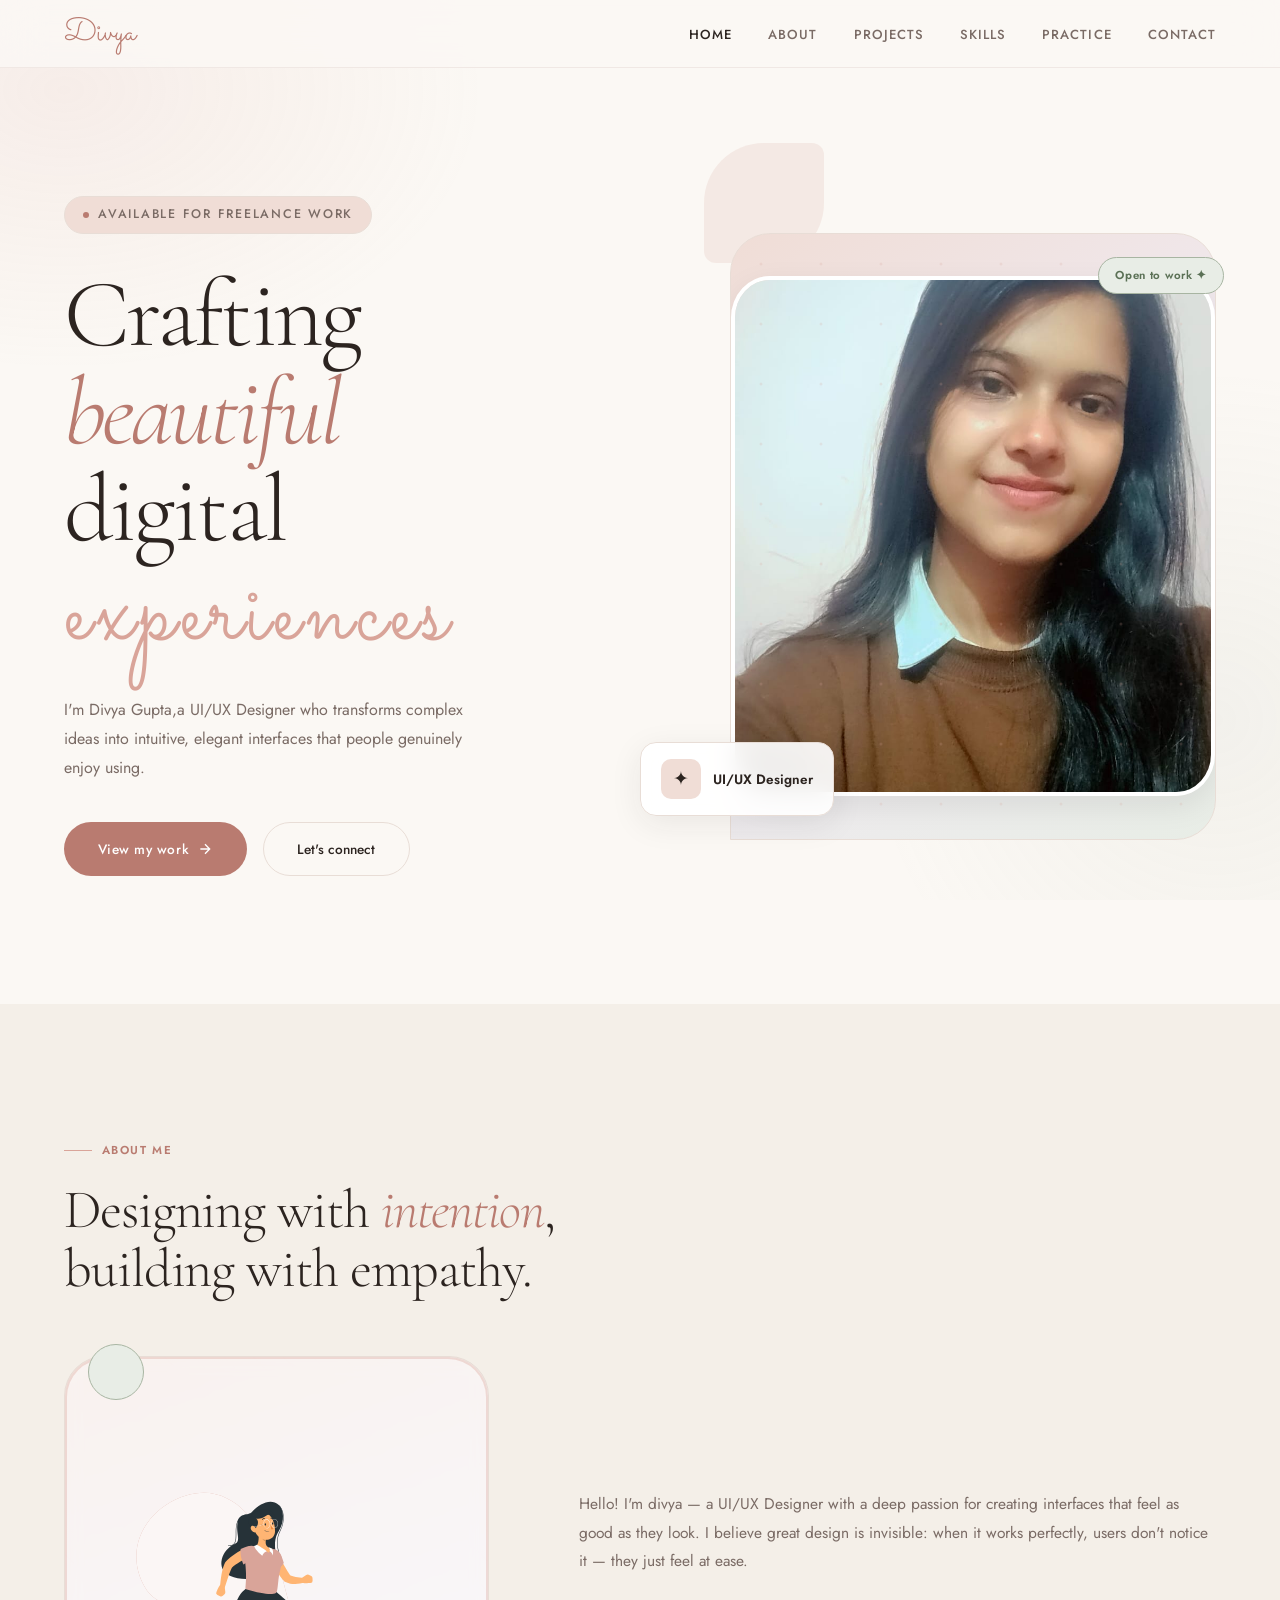
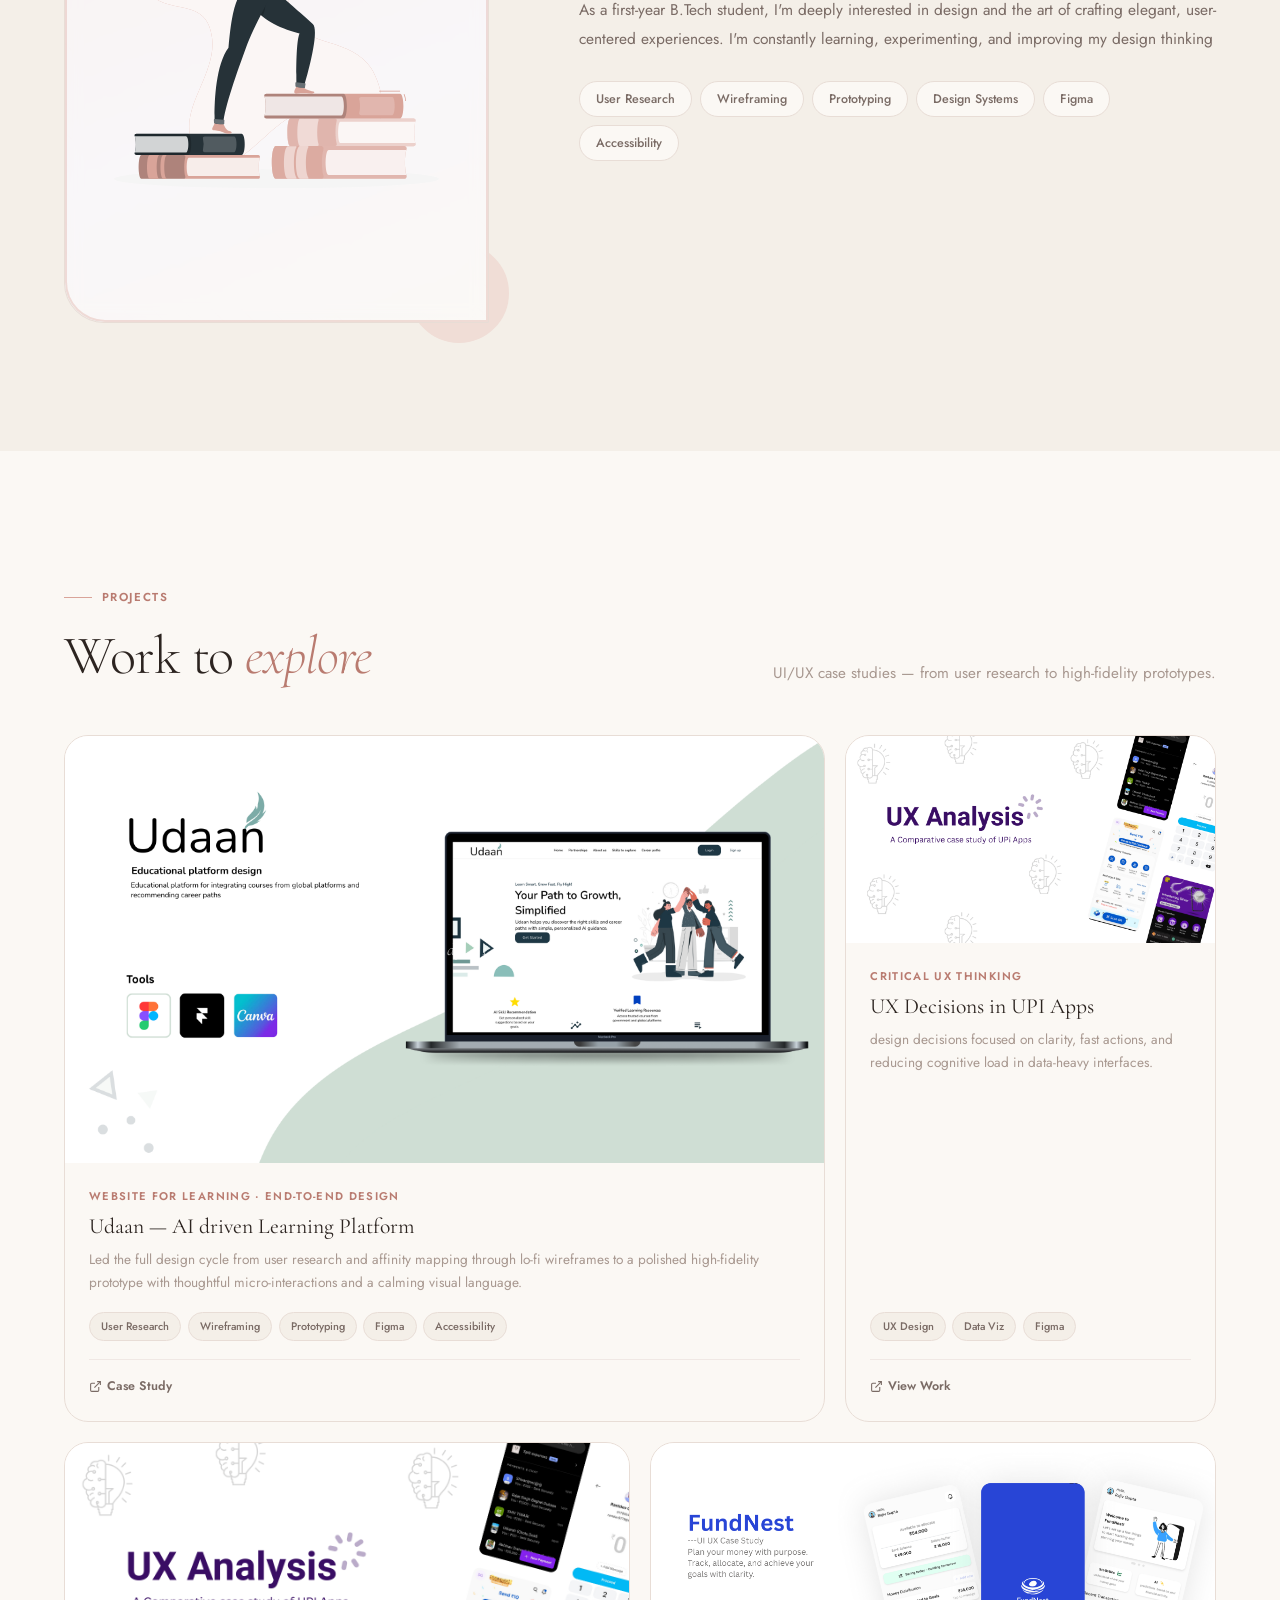
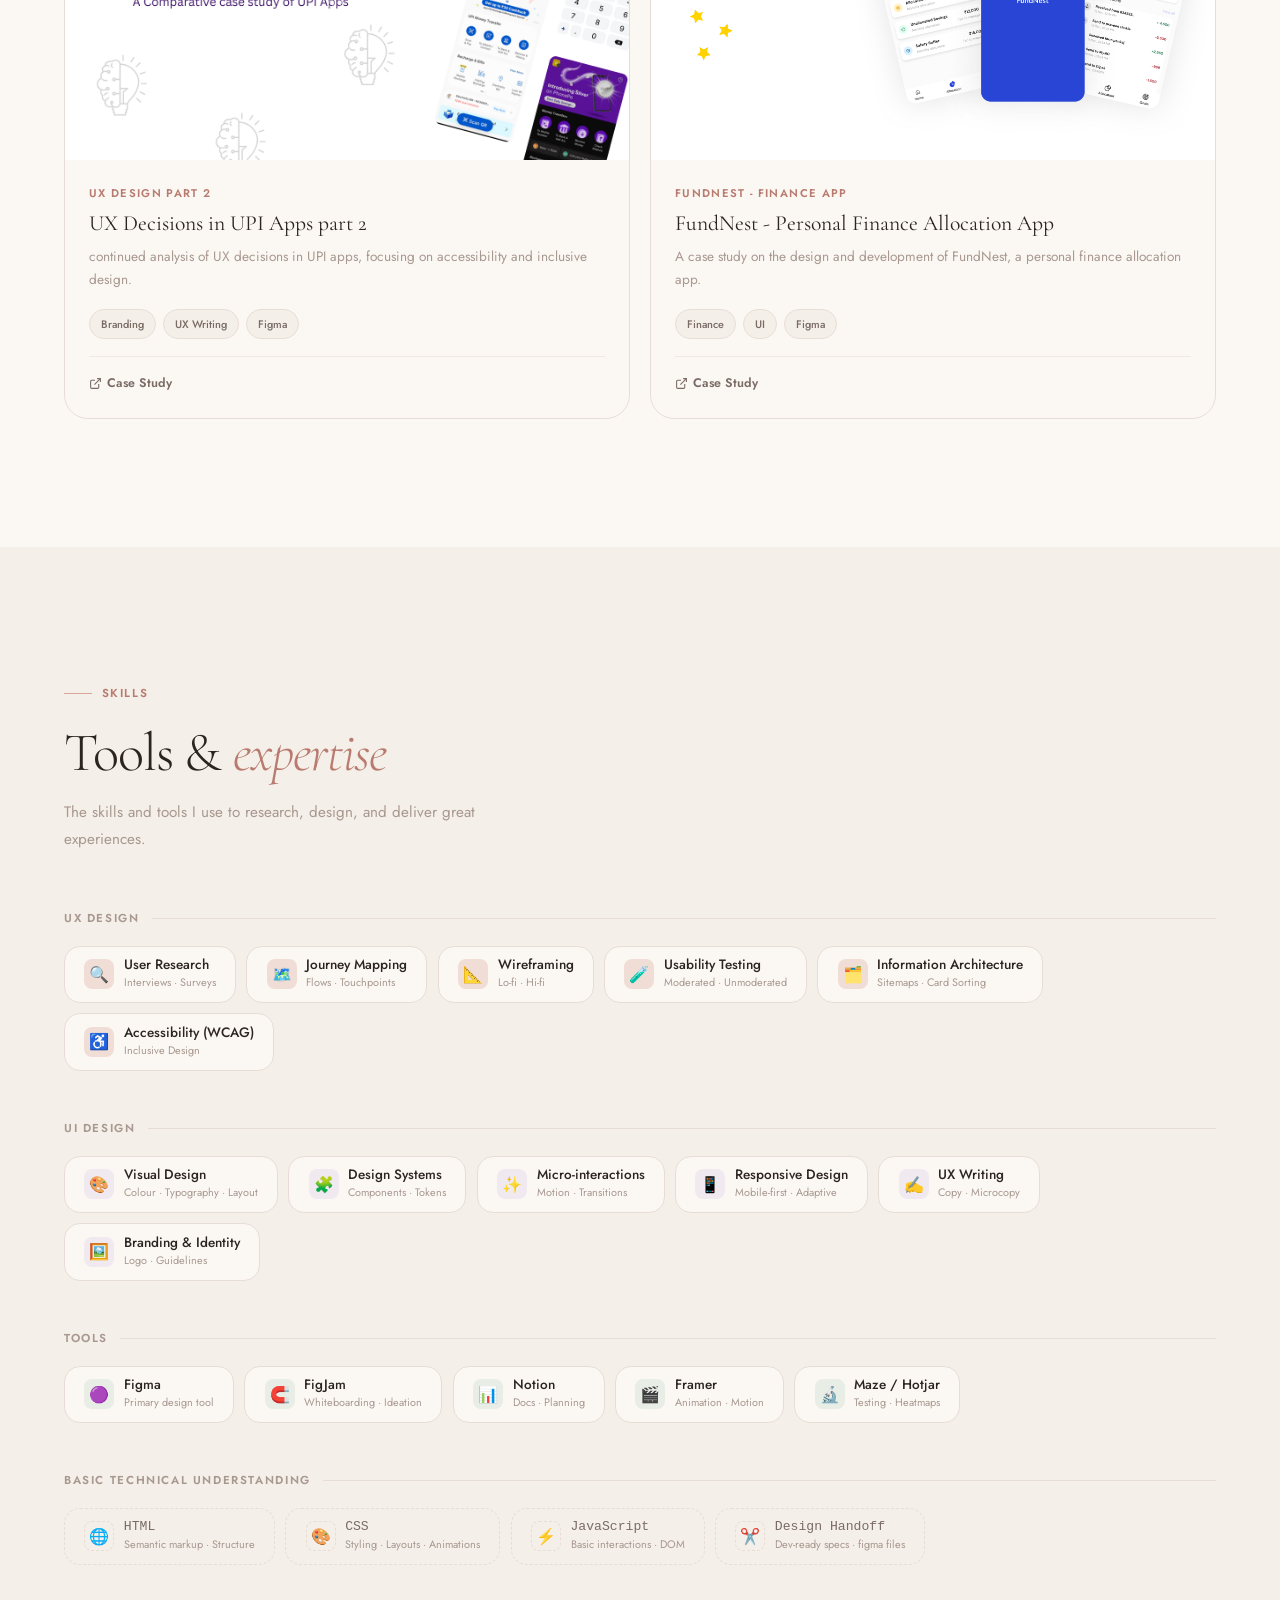
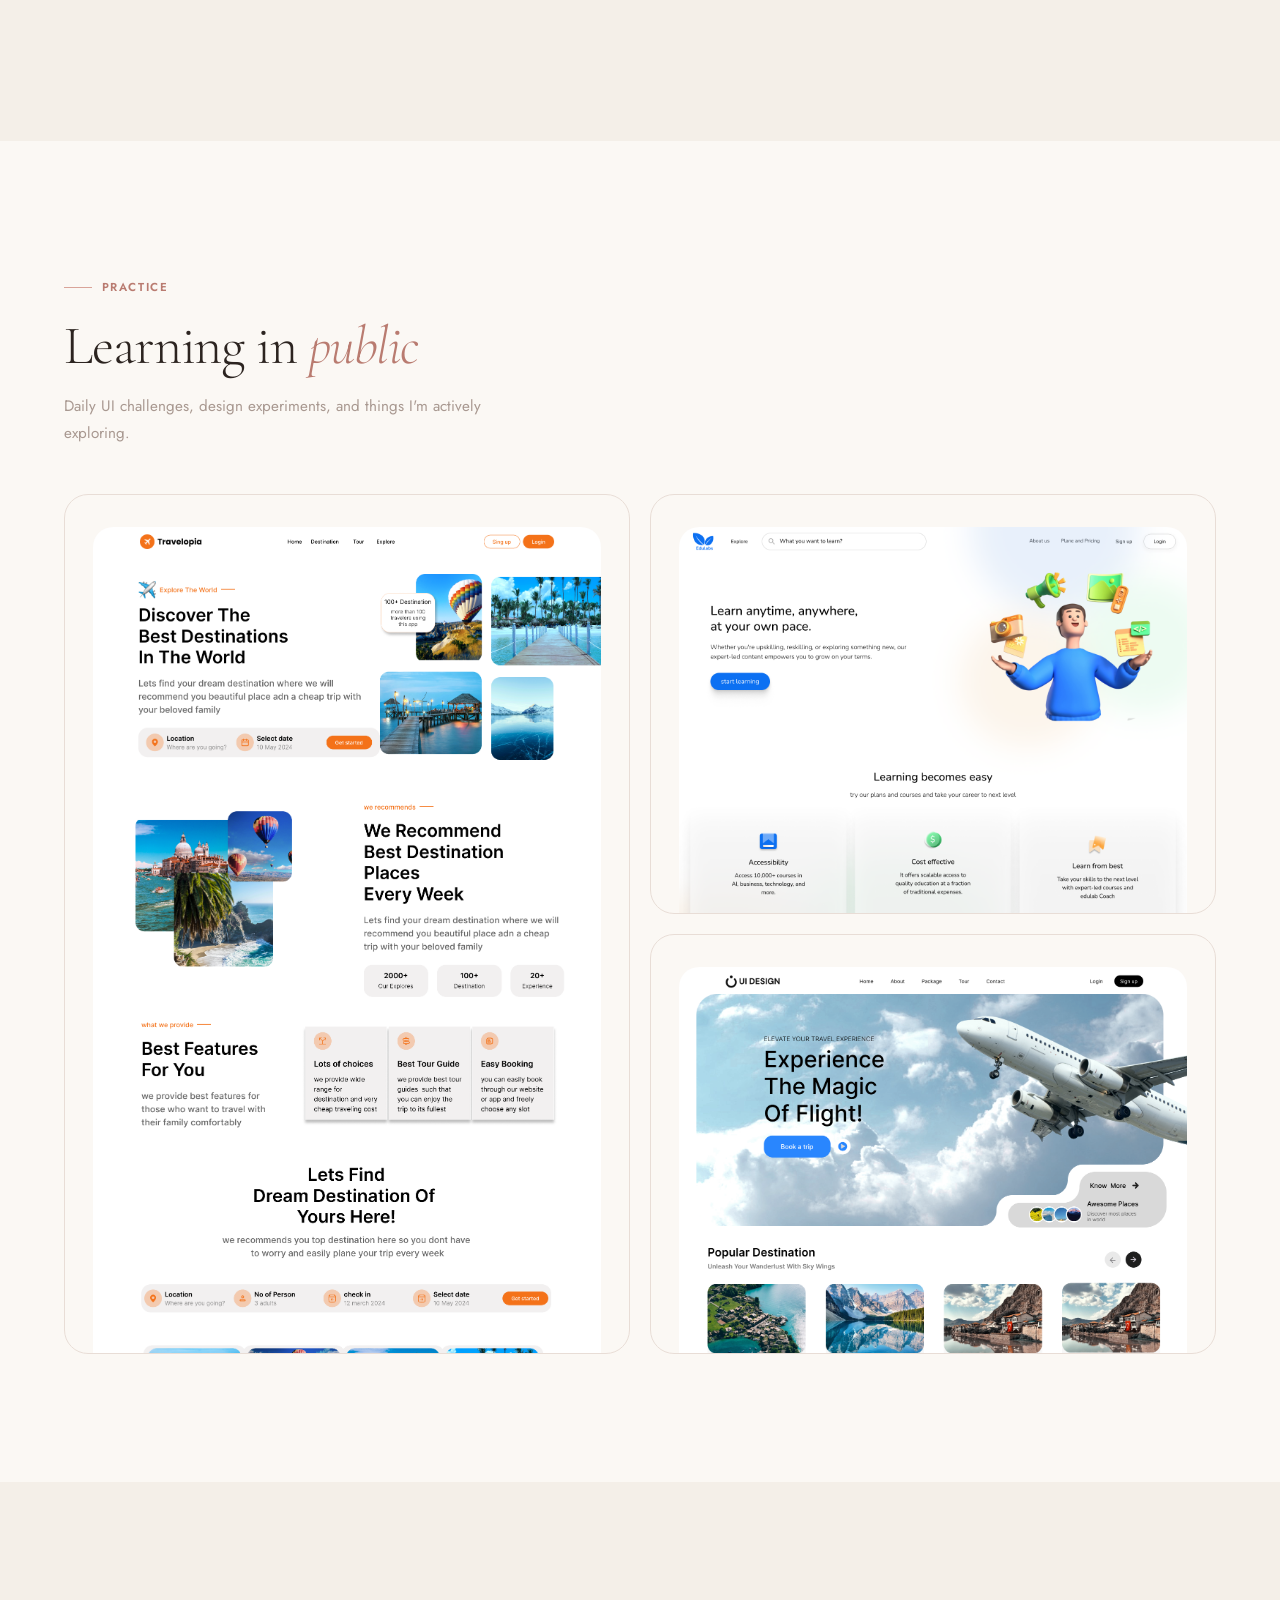
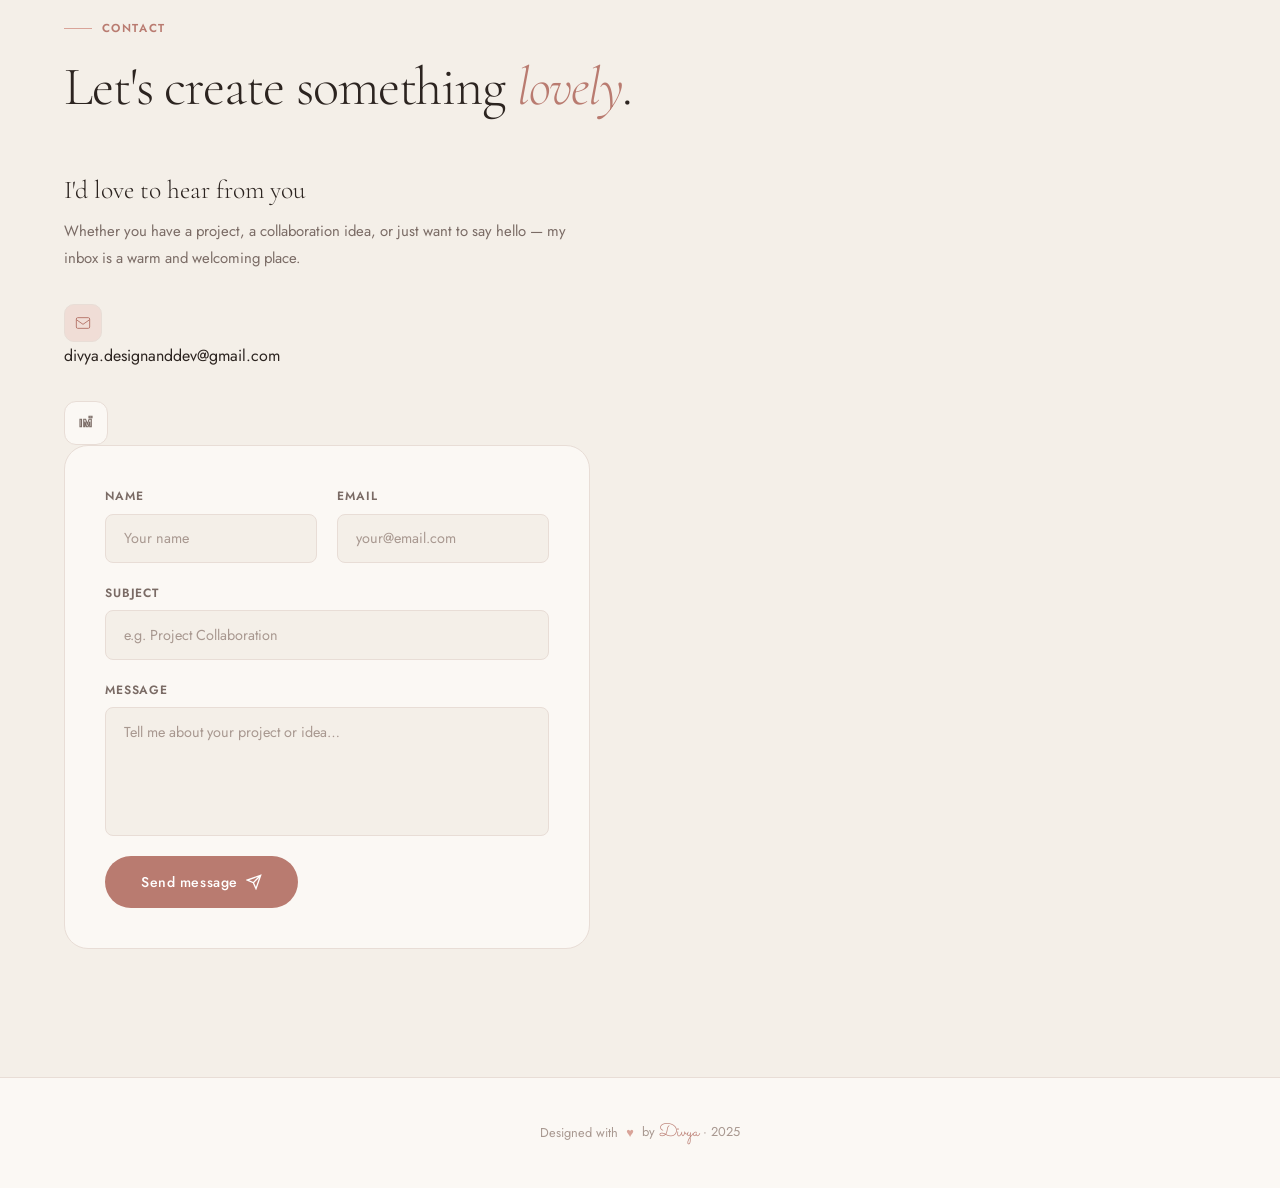
==== commit eadd2de5: "Change title from 'Sofia' to 'Divya'" ====
--- a/index.html
+++ b/index.html
@@ -3,7 +3,7 @@
 <head>
   <meta charset="UTF-8" />
   <meta name="viewport" content="width=device-width, initial-scale=1.0" />
-  <title>Sofia — UI/UX Designer</title>
+  <title>Divya — UI/UX Designer</title>
   <link rel="preconnect" href="https://fonts.googleapis.com" />
   <link rel="preconnect" href="https://fonts.gstatic.com" crossorigin />
   <link href="https://fonts.googleapis.com/css2?family=Cormorant+Garamond:ital,wght@0,300;0,400;0,500;1,300;1,400&family=Jost:wght@300;400;500;600&family=Sacramento&display=swap" rel="stylesheet" />
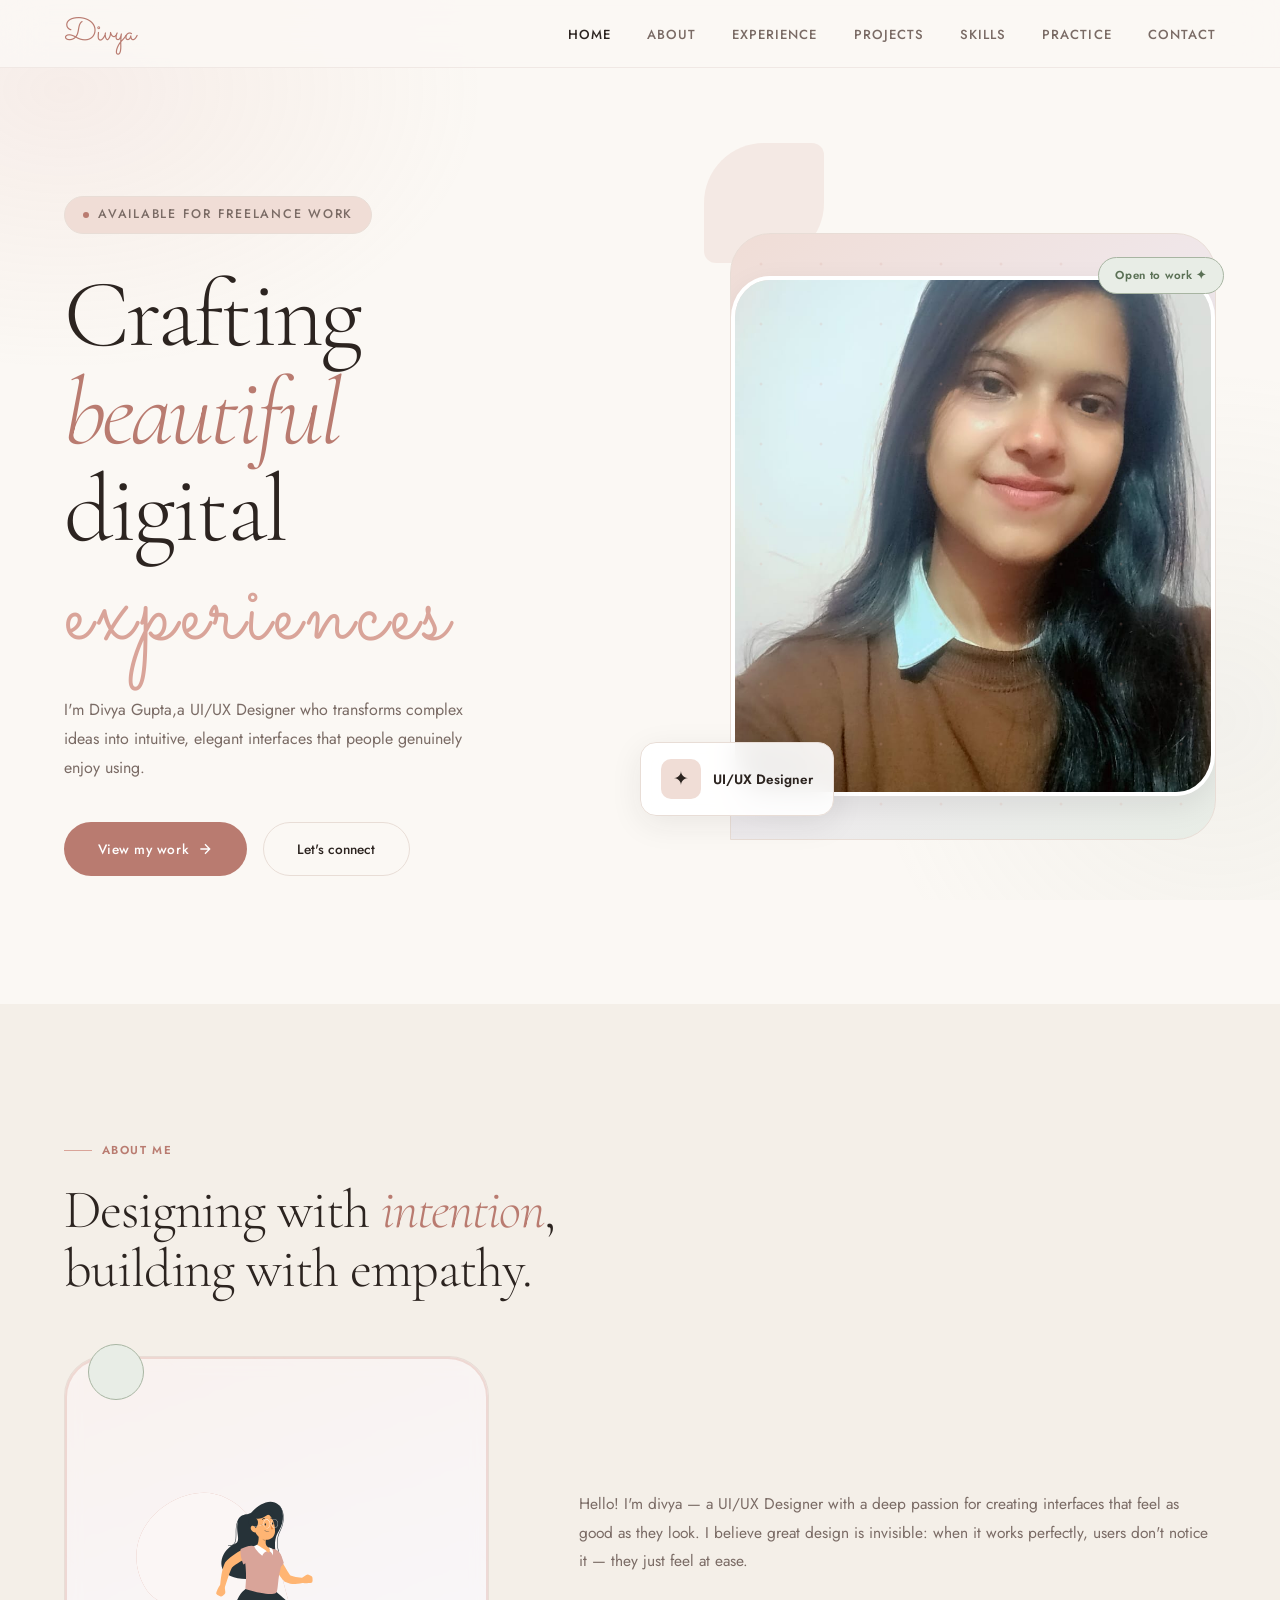
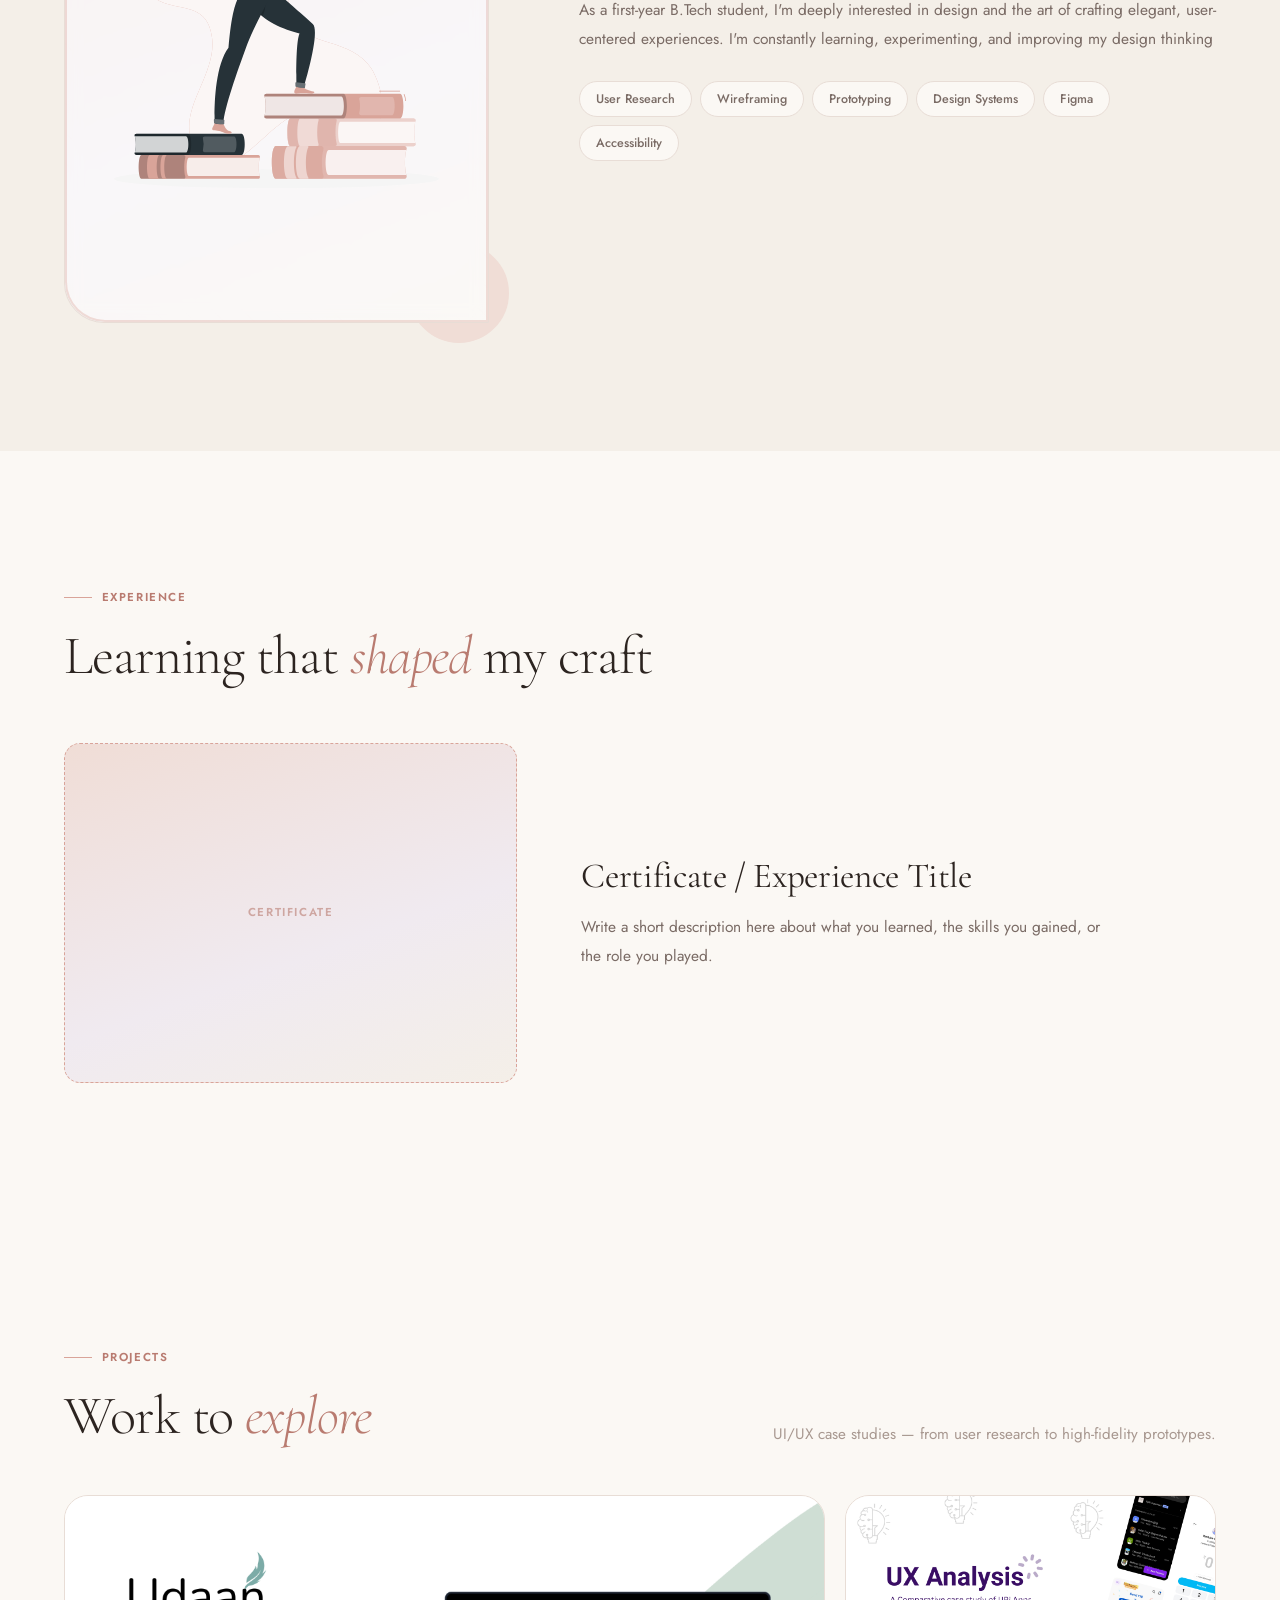
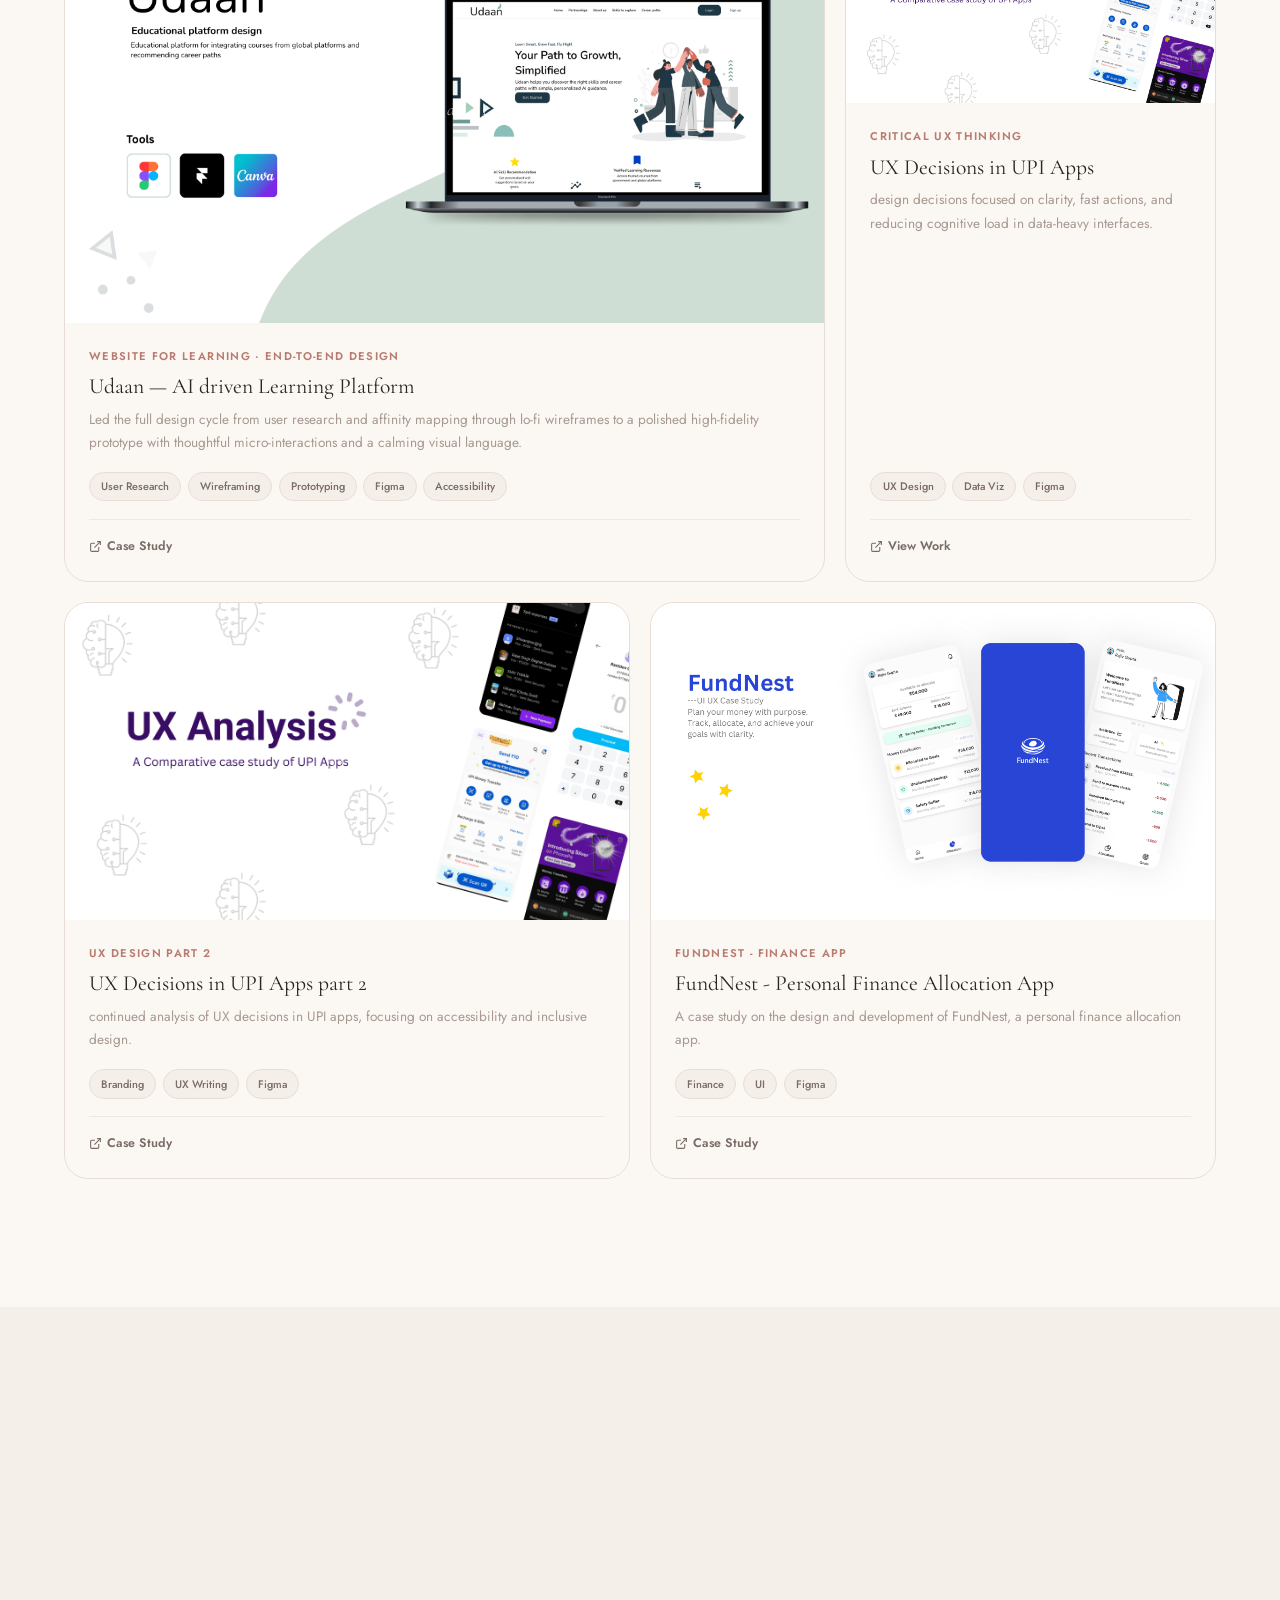
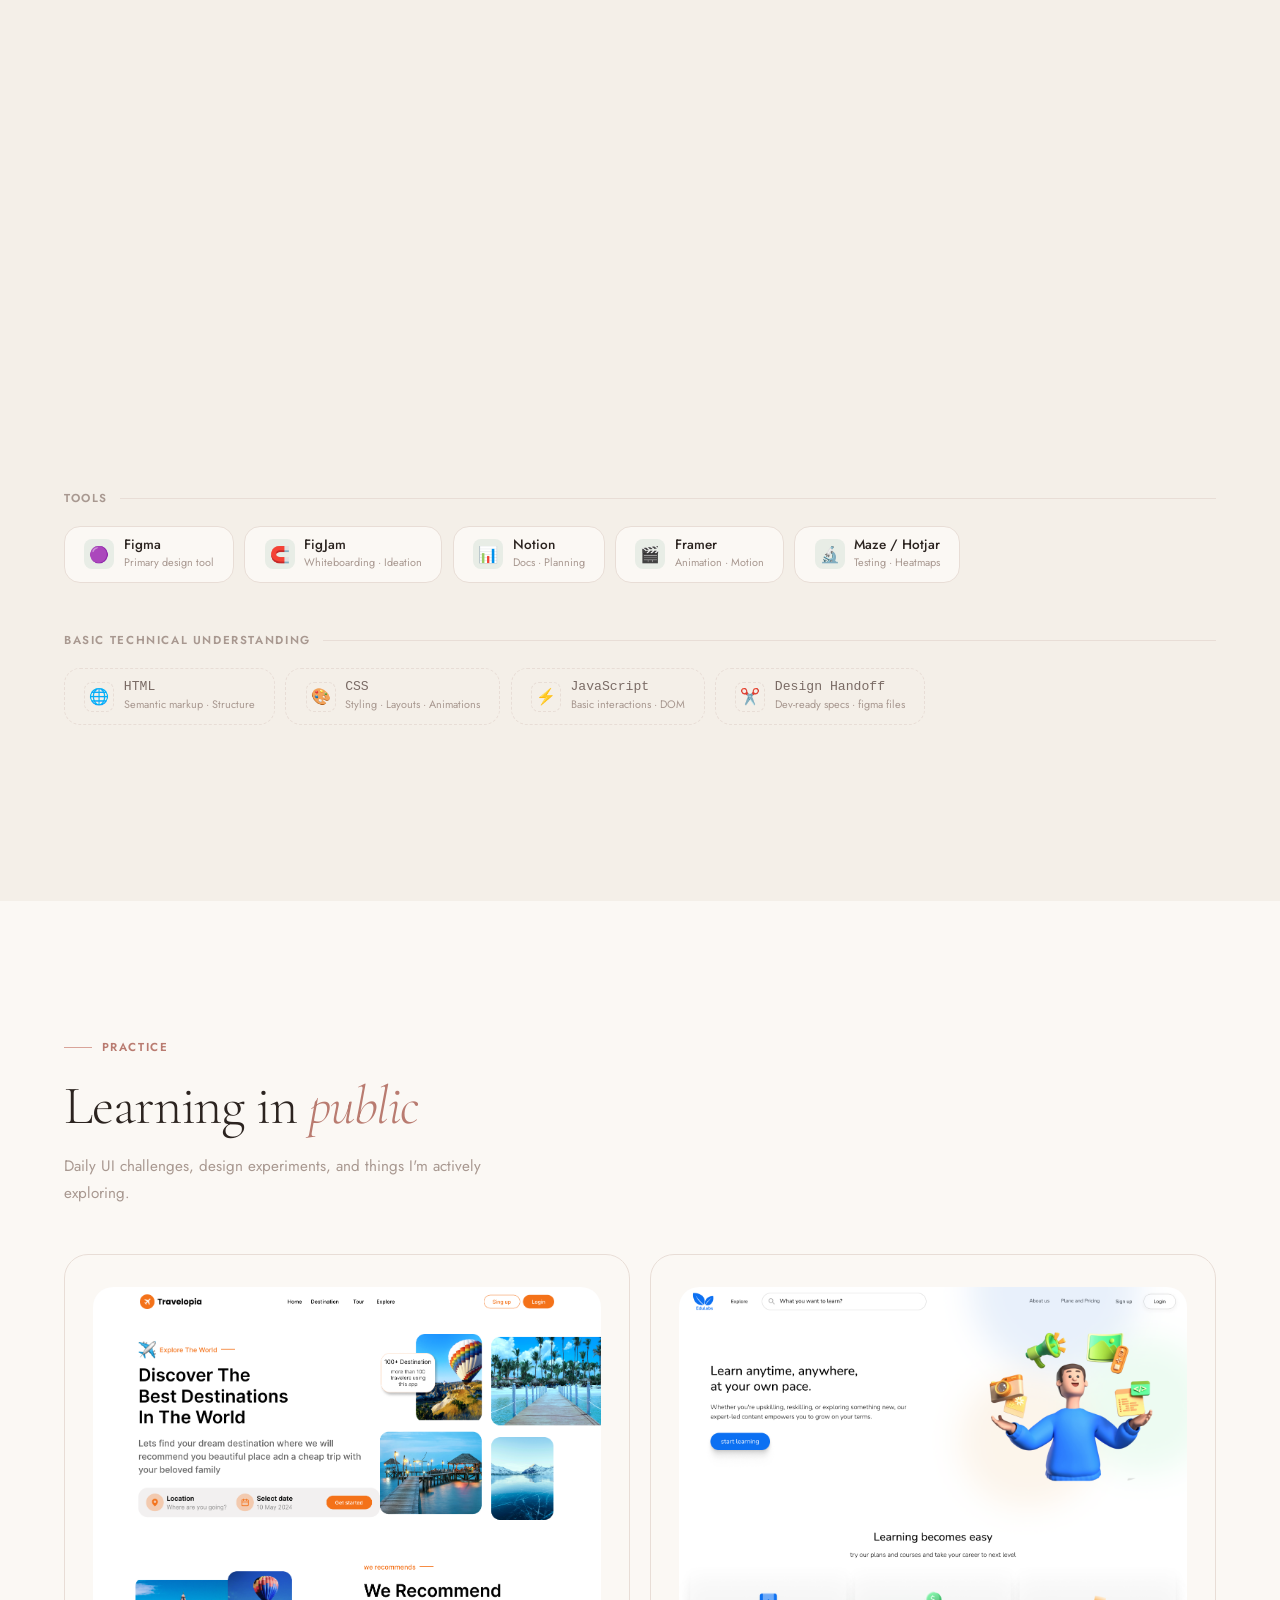
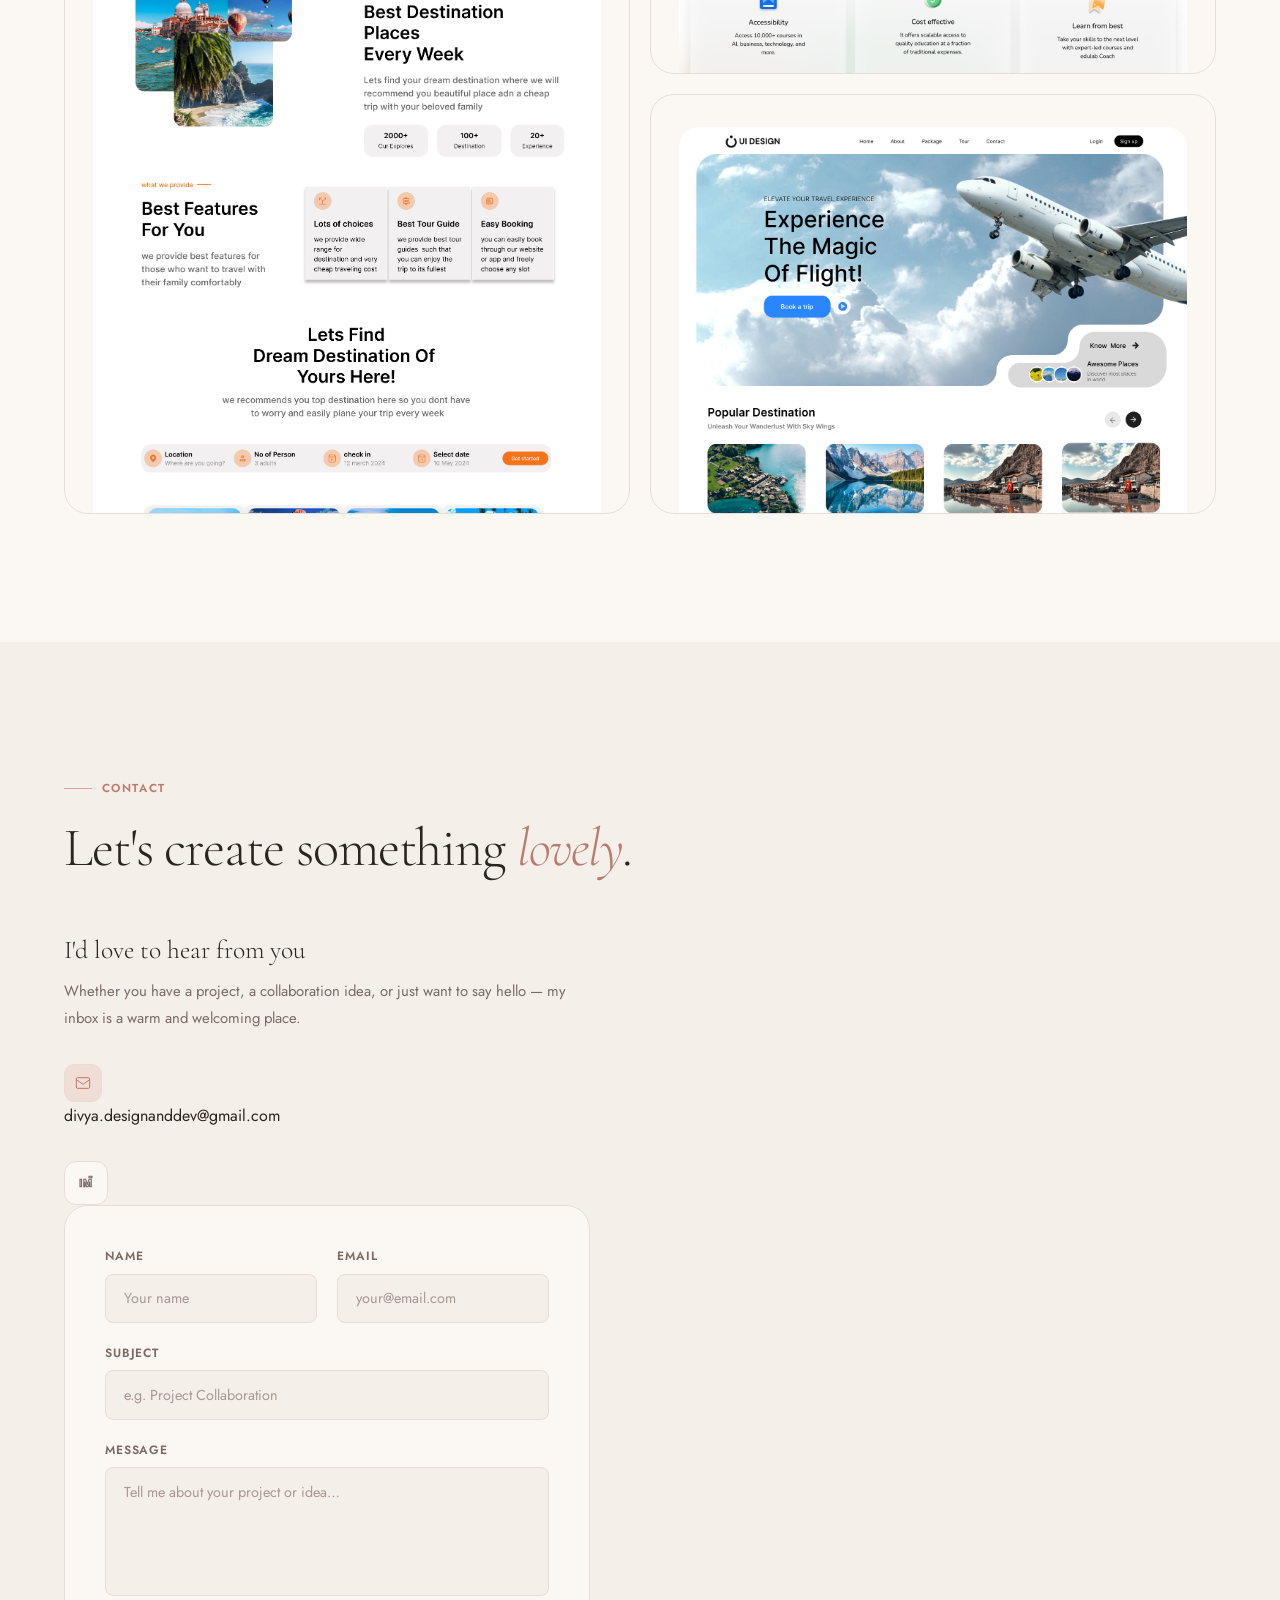
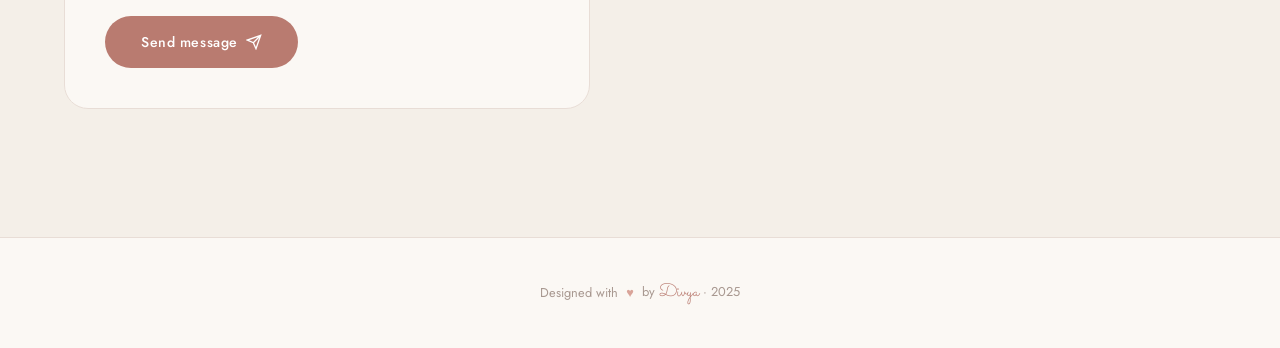
==== commit 299ad50c: "Add experience section with placeholder content Added experience section with placeholder content fo" ====
--- a/index.html
+++ b/index.html
@@ -16,6 +16,7 @@
   <ul class="nav-links">
     <li><a href="#home">Home</a></li>
     <li><a href="#about">About</a></li>
+    <li><a href="#experience">Experience</a></li>
     <li><a href="#projects">Projects</a></li>
     <li><a href="#skills">Skills</a></li>
     <li><a href="#practice">Practice</a></li>
@@ -29,6 +30,7 @@
 <div class="mobile-menu" id="mobileMenu">
   <a href="#home" class="mob-link">Home</a>
   <a href="#about" class="mob-link">About</a>
+  <a href="#experience" class="mob-link">Experience</a>
   <a href="#projects" class="mob-link">Projects</a>
   <a href="#skills" class="mob-link">Skills</a>
   <a href="#practice" class="mob-link">Practice</a>
@@ -89,6 +91,25 @@
         <span class="about-chip">Accessibility</span>
       </div>
     </div>
+  </div>
+</section>
+
+<!-- EXPERIENCE -->
+<section id="experience" aria-label="Experience and certificates">
+  <p class="section-tag reveal">Experience</p>
+  <h2 class="section-title reveal d1">Learning that <em>shaped</em> my craft</h2>
+  <div class="exp-list">
+
+    <article class="exp-item reveal">
+      <div class="exp-cert" role="img" aria-label="Certificate placeholder">
+        <span class="exp-cert-label">Certificate</span>
+      </div>
+      <div class="exp-content">
+        <h3 class="exp-title">Certificate / Experience Title</h3>
+        <p class="exp-desc">Write a short description here about what you learned, the skills you gained, or the role you played.</p>
+      </div>
+    </article>
+
   </div>
 </section>
 
--- a/style.css
+++ b/style.css
@@ -1092,6 +1092,7 @@
   .proj-card.half { grid-column: span 12; }
   .about-wrap { grid-template-columns: 1fr; }
   .about-img-col { max-width: 300px; margin: 0 auto; }
+  .exp-item { grid-template-columns: 1fr; }
   .contact-wrap { grid-template-columns: 1fr; }
 }
 
@@ -1112,3 +1113,68 @@
   .about-stats     { gap: 1.5rem; }
   .projects-grid   { display: flex; flex-direction: column; }
 }
+
+/* ── EXPERIENCE ─────────────────────────────────────────────── */
+#experience { background: var(--cream); }
+
+.exp-list {
+  display: flex;
+  flex-direction: column;
+  gap: 2.5rem;
+  margin-top: 3.5rem;
+}
+
+.exp-item {
+  display: grid;
+  grid-template-columns: minmax(260px, 1fr) 1.4fr;
+  gap: clamp(1.75rem, 5vw, 4rem);
+  align-items: center;
+}
+
+/* Rectangular certificate placeholder */
+.exp-cert {
+  width: 100%;
+  aspect-ratio: 4 / 3;
+  border-radius: var(--r);
+  background: linear-gradient(160deg, var(--blush) 0%, var(--mauve-lt) 60%, var(--parchment) 100%);
+  border: 1.5px dashed var(--rose);
+  display: flex;
+  align-items: center;
+  justify-content: center;
+  overflow: hidden;
+  position: relative;
+  transition: transform var(--t) var(--ease), box-shadow var(--t) var(--ease);
+}
+.exp-cert:hover {
+  transform: translateY(-4px);
+  box-shadow: 0 16px 36px rgba(185, 123, 112, .15);
+}
+.exp-cert img {
+  width: 100%;
+  height: 100%;
+  object-fit: cover;
+}
+.exp-cert-label {
+  font-size: .72rem;
+  font-weight: 600;
+  letter-spacing: .14em;
+  text-transform: uppercase;
+  color: var(--deep-rose);
+  opacity: .6;
+}
+
+.exp-title {
+  font-family: 'Cormorant Garamond', serif;
+  font-size: clamp(1.6rem, 3vw, 2.2rem);
+  font-weight: 400;
+  letter-spacing: -.01em;
+  line-height: 1.2;
+  color: var(--text);
+  margin-bottom: 1rem;
+}
+.exp-desc {
+  font-size: .97rem;
+  color: var(--text-soft);
+  line-height: 1.85;
+  max-width: 520px;
+}
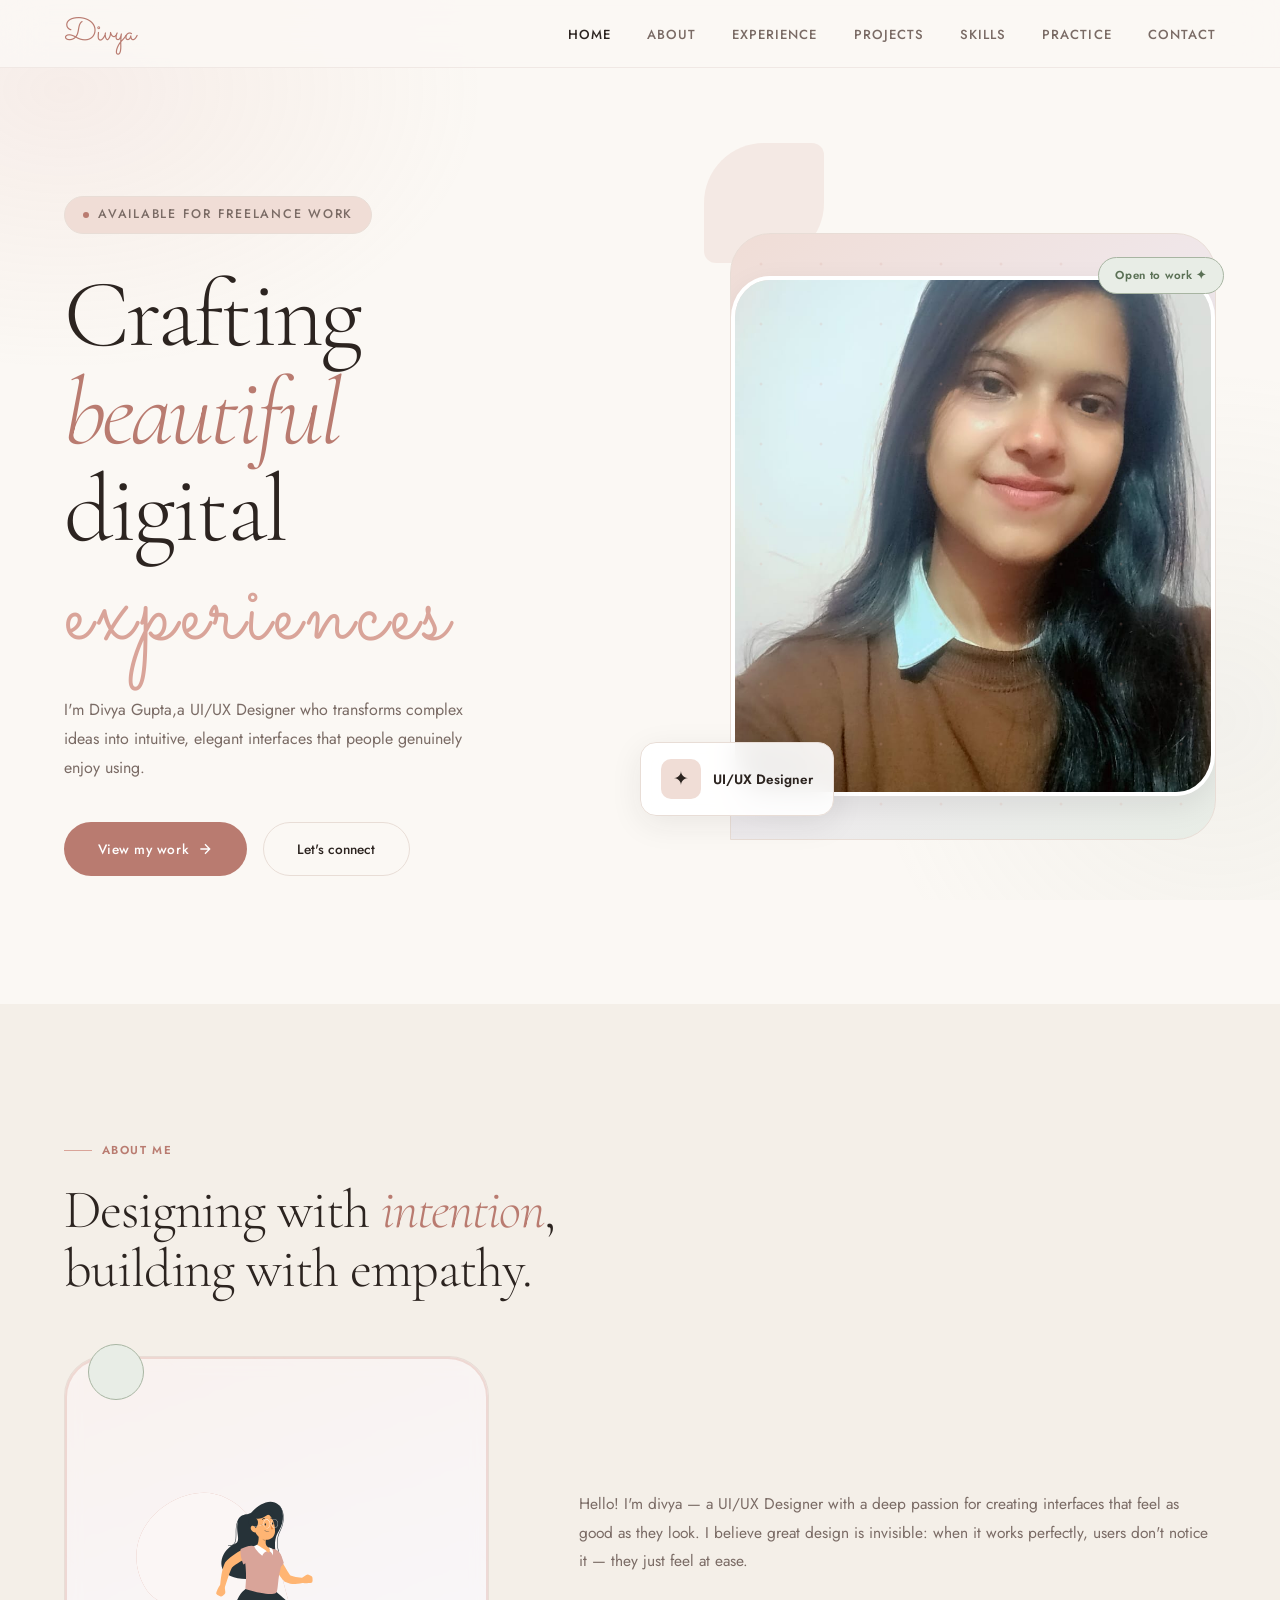
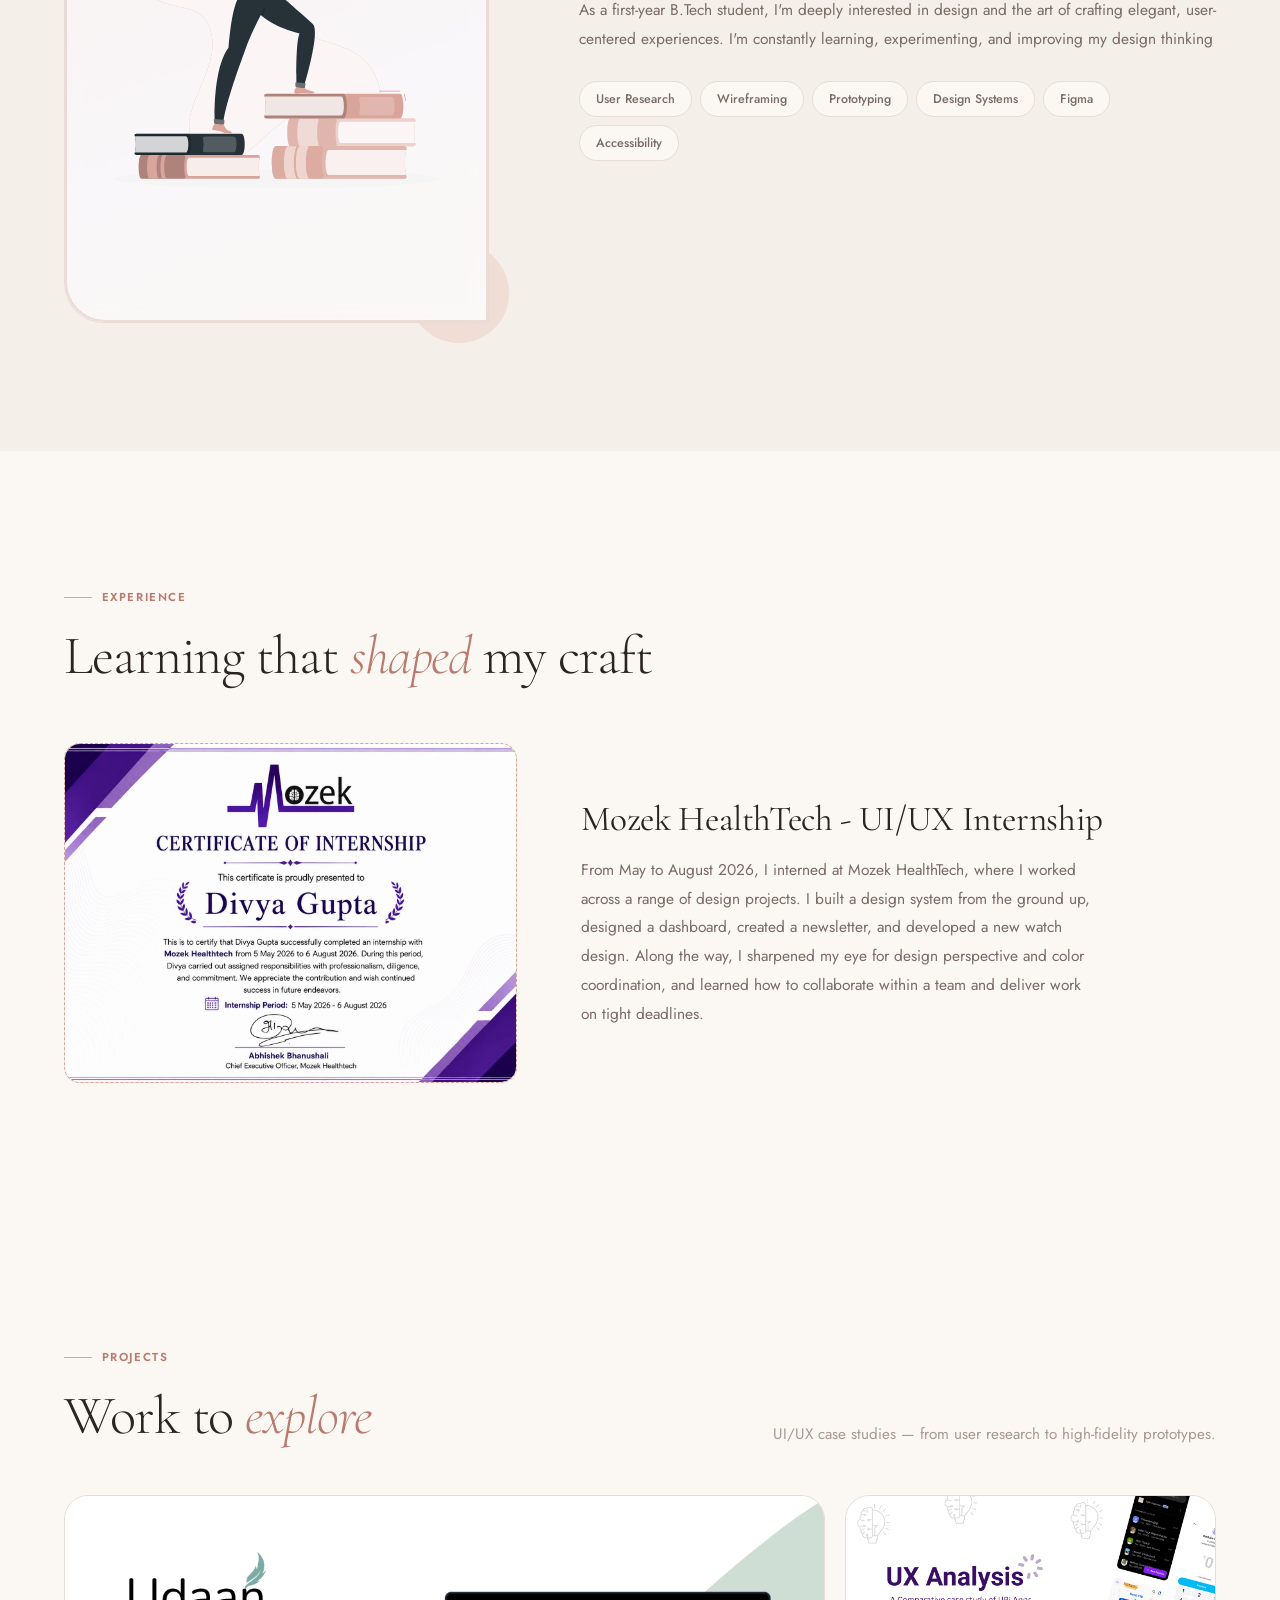
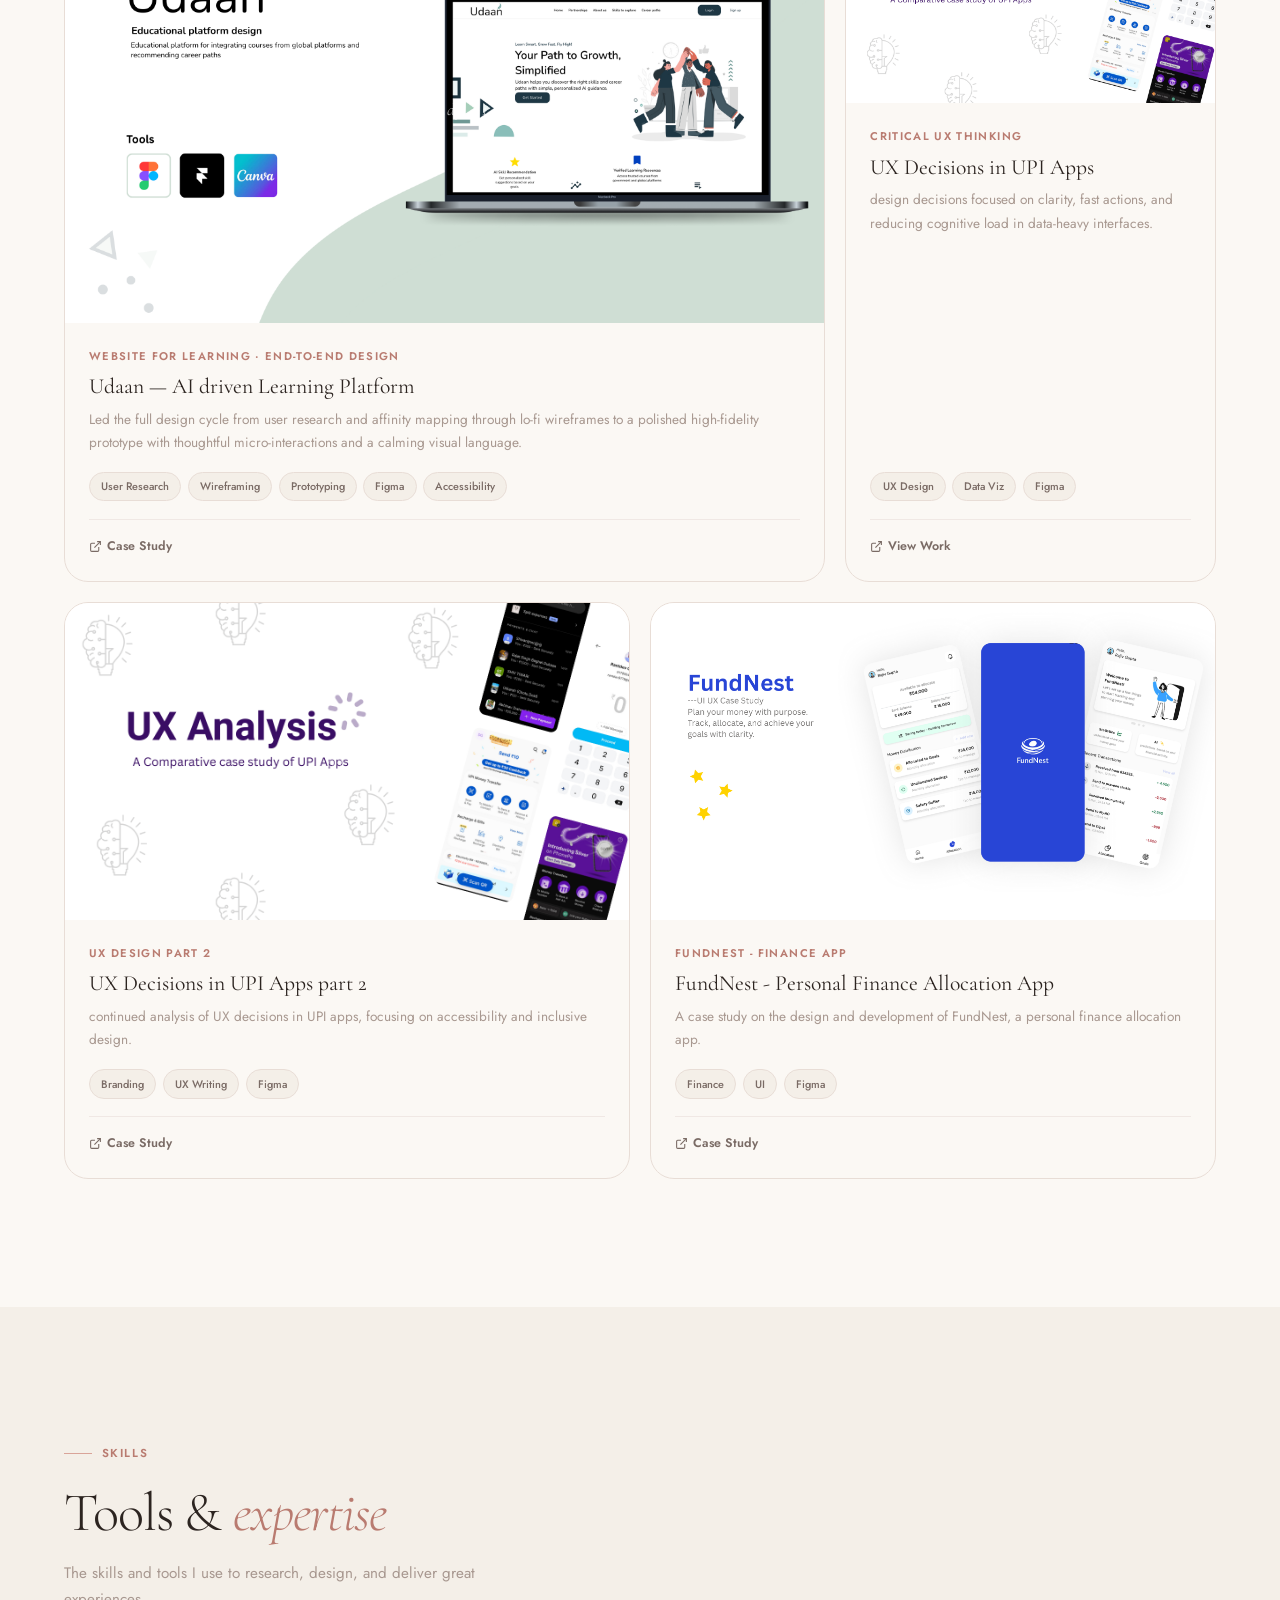
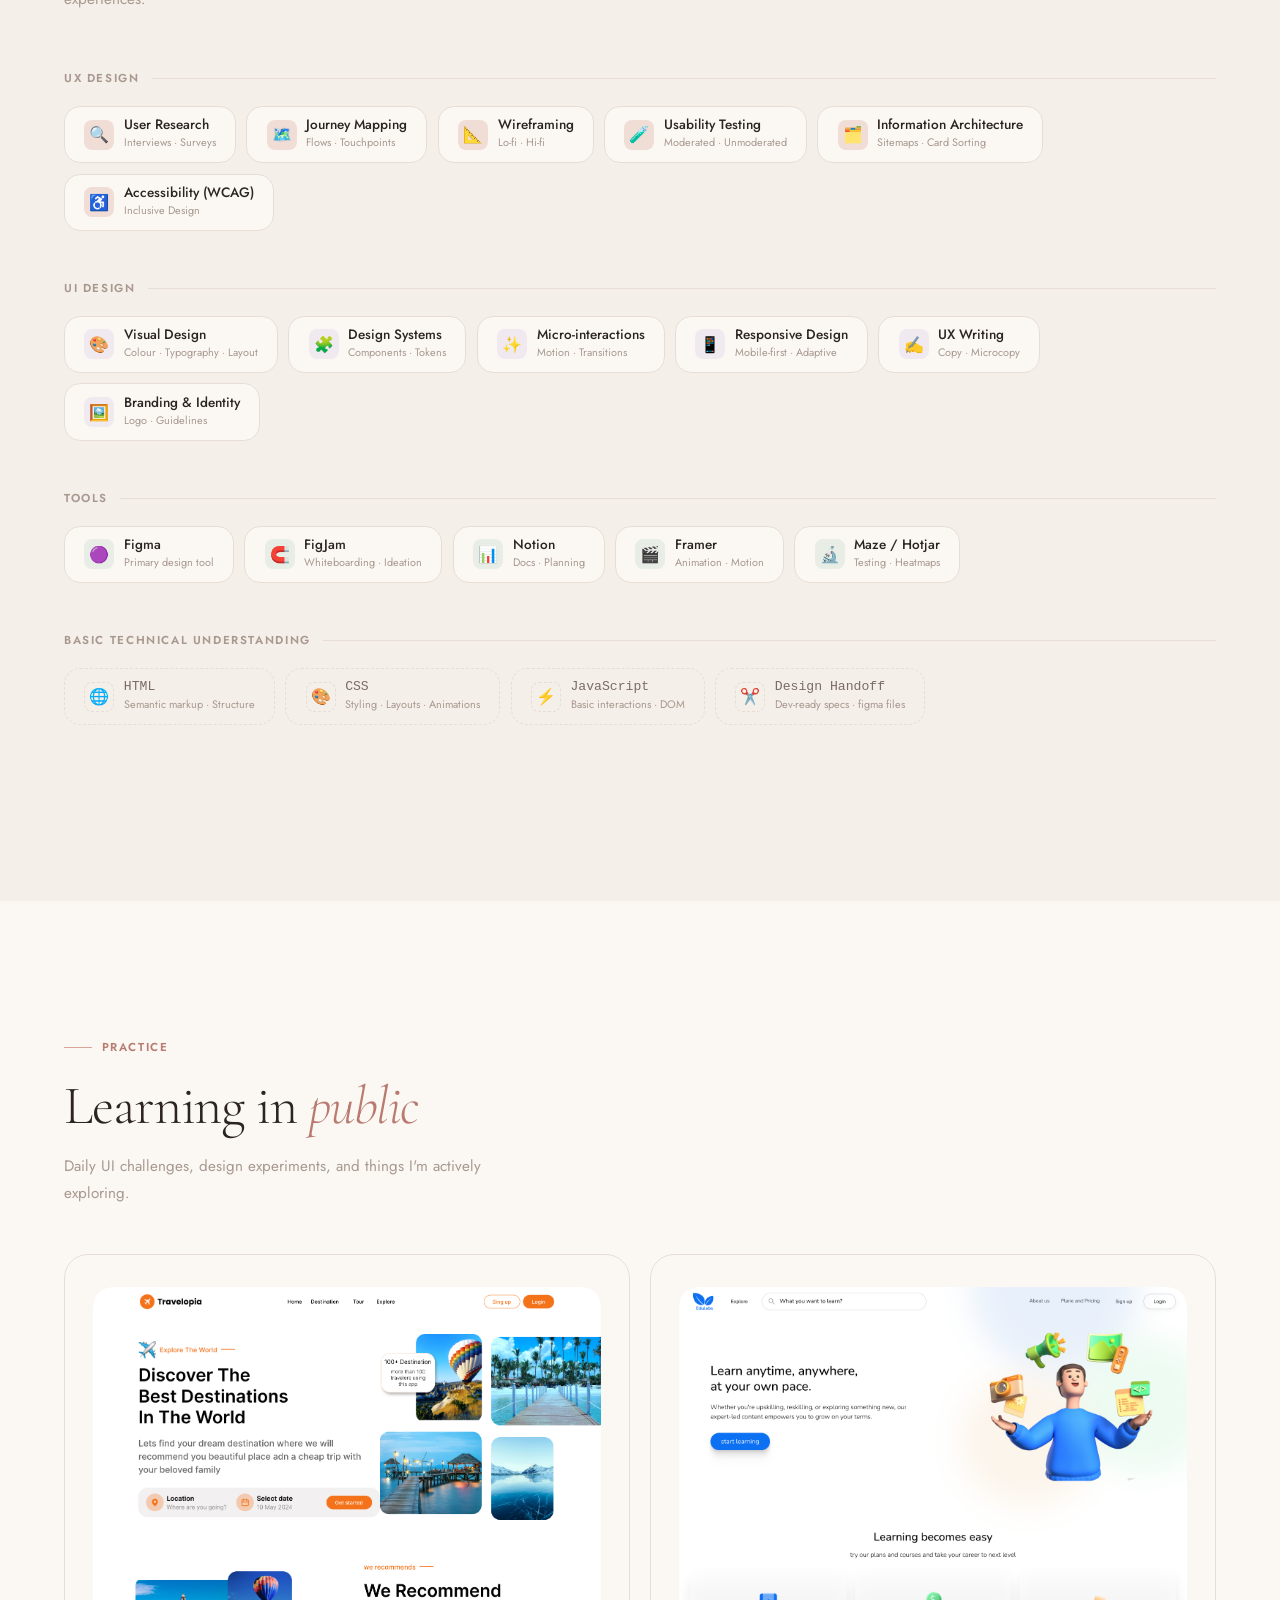
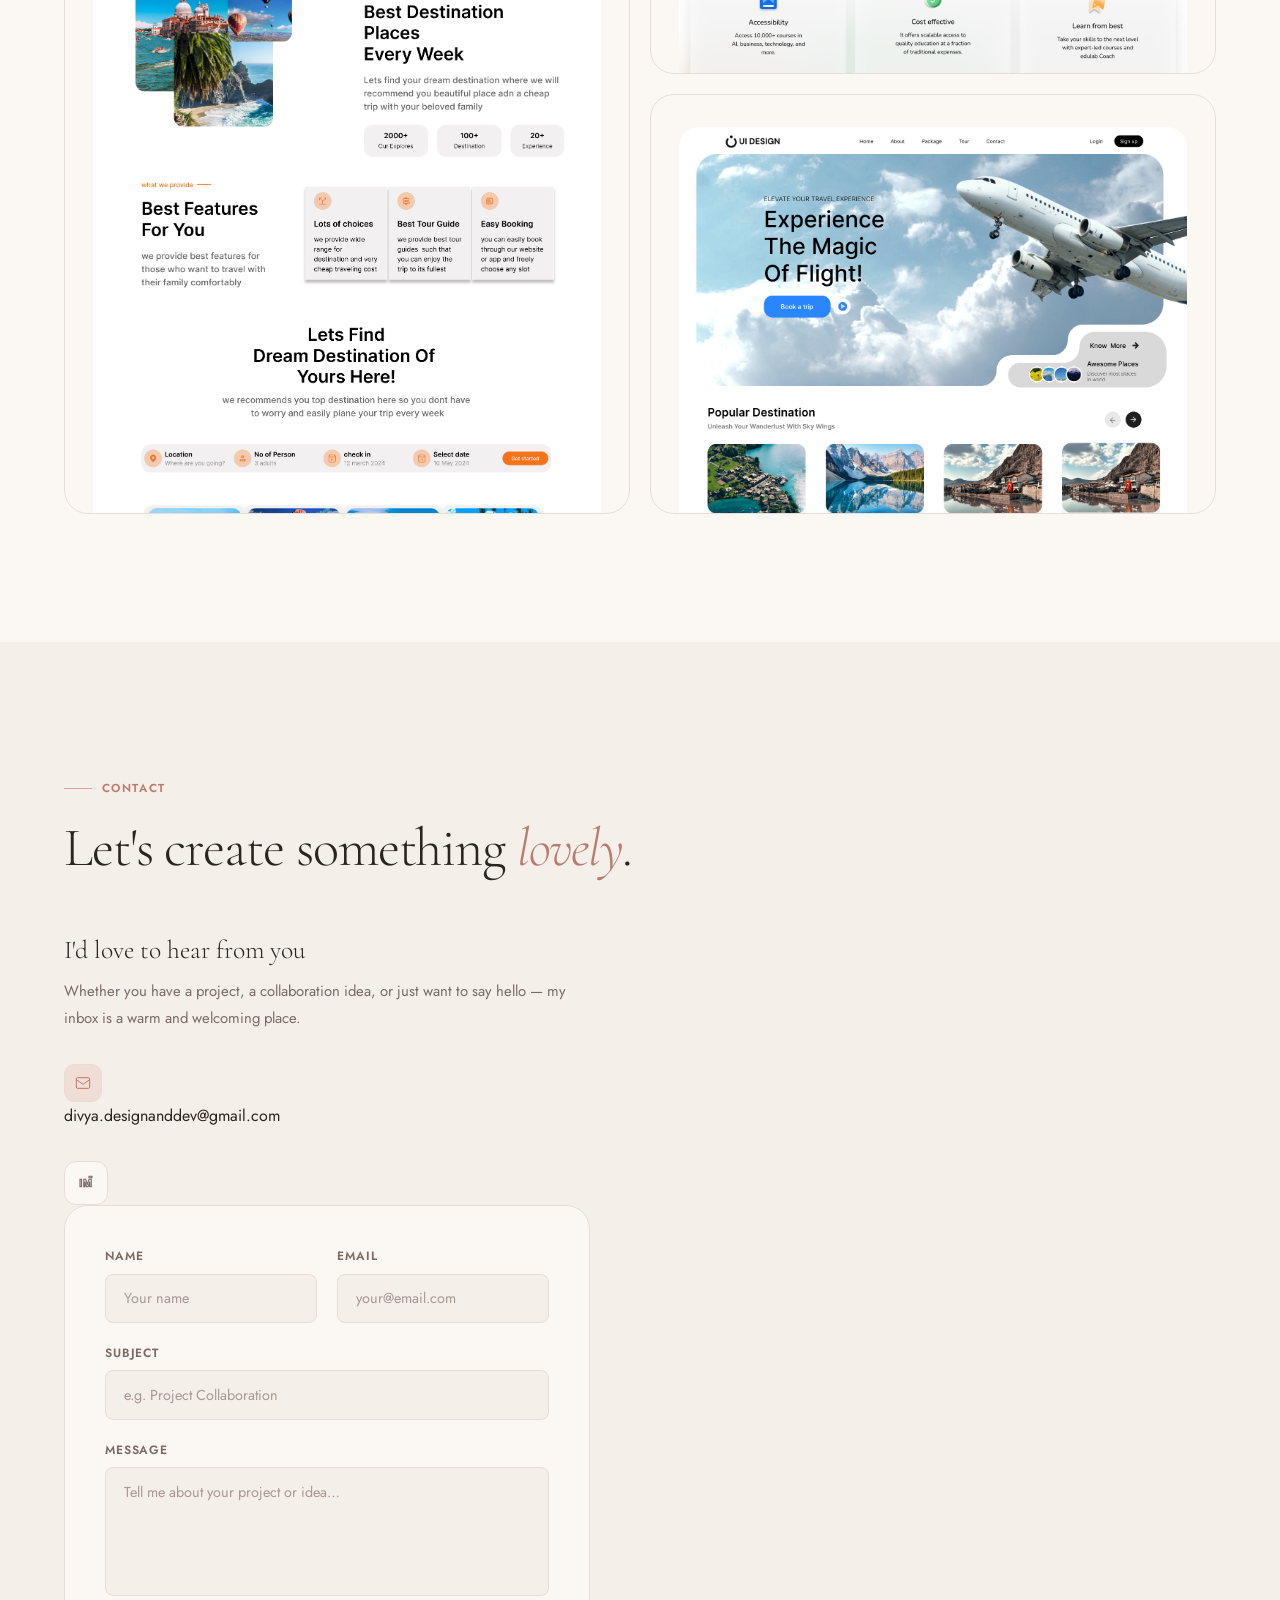
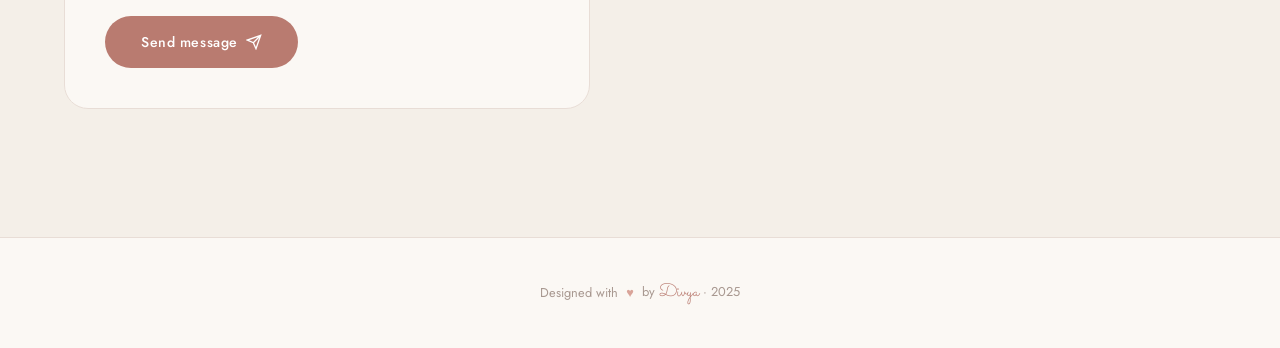
==== commit e7ee4561: "Revise internship description and add image Updated internship details and added a certificate image" ====
--- a/index.html
+++ b/index.html
@@ -102,11 +102,11 @@
 
     <article class="exp-item reveal">
       <div class="exp-cert" role="img" aria-label="Certificate placeholder">
-        <span class="exp-cert-label">Certificate</span>
+       <img src = "images/WhatsApp Image 2026-08-14 at 19.35.41.jpeg" alt =" internship ceritificate">
       </div>
       <div class="exp-content">
-        <h3 class="exp-title">Certificate / Experience Title</h3>
-        <p class="exp-desc">Write a short description here about what you learned, the skills you gained, or the role you played.</p>
+        <h3 class="exp-title">Mozek HealthTech - UI/UX Internship</h3>
+        <p class="exp-desc">From May to August 2026, I interned at Mozek HealthTech, where I worked across a range of design projects. I built a design system from the ground up, designed a dashboard, created a newsletter, and developed a new watch design. Along the way, I sharpened my eye for design perspective and color coordination, and learned how to collaborate within a team and deliver work on tight deadlines.</p>
       </div>
     </article>
 
